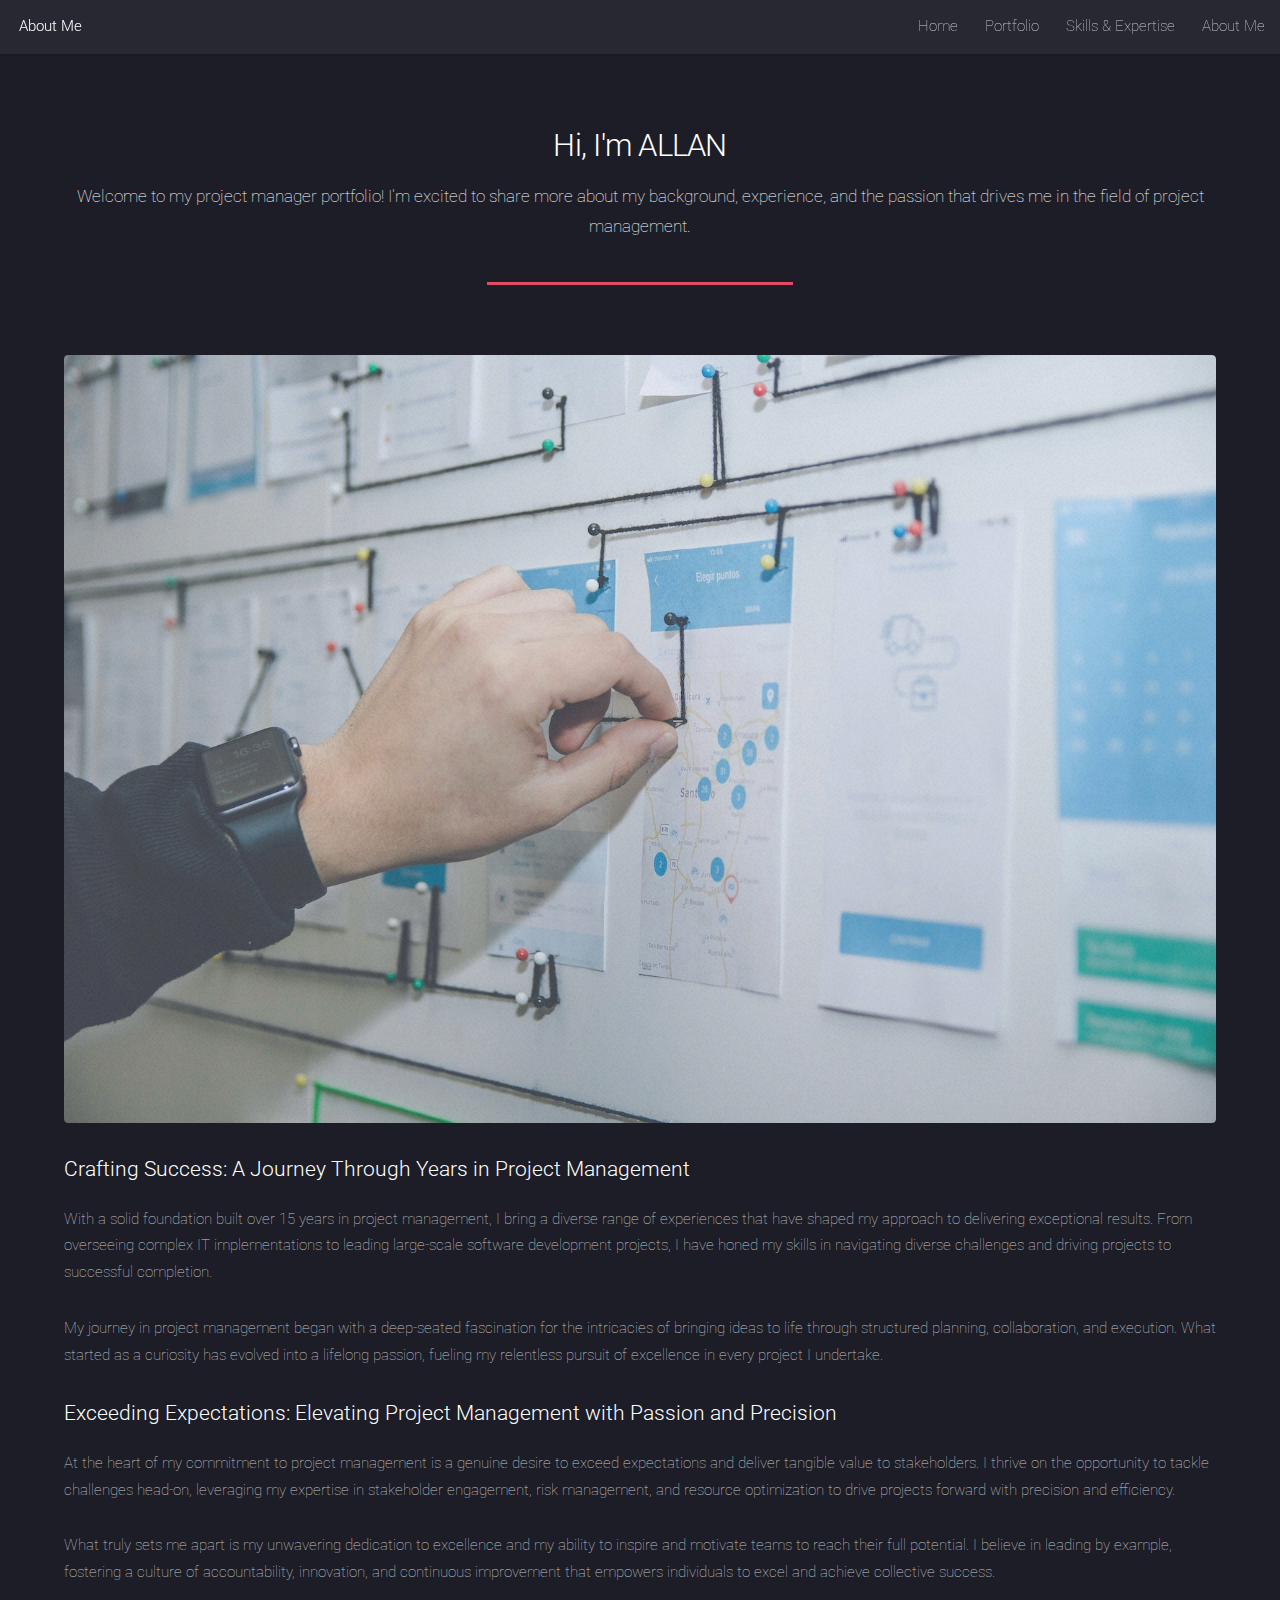
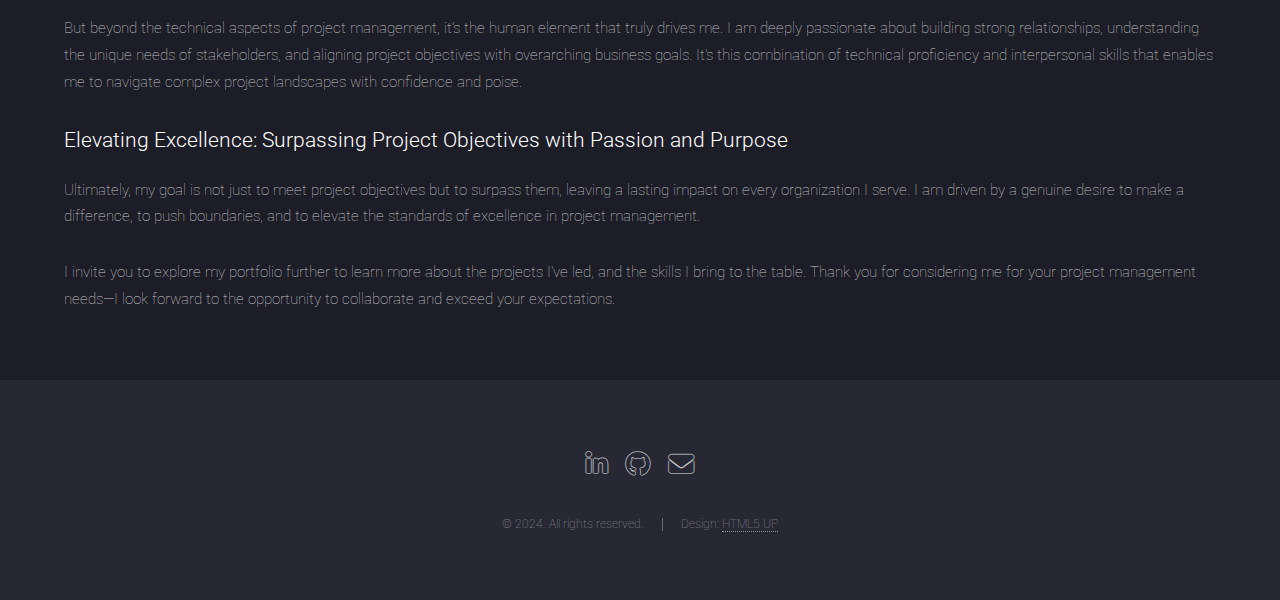
==== about-me.html @ ed8d214e "first commit" ====
<!DOCTYPE HTML>
<!--
	Landed by HTML5 UP
	html5up.net | @ajlkn
	Free for personal and commercial use under the CCA 3.0 license (html5up.net/license)
-->
<html>
	<head>
		<title>Allan Duremdez - Portfolio</title>
		<meta charset="utf-8" />
		<link rel="icon" href="images/cv.png" />
		<meta name="viewport" content="width=device-width, initial-scale=1, user-scalable=no" />
		<link rel="stylesheet" href="assets/css/main.css" />
		<noscript><link rel="stylesheet" href="assets/css/noscript.css" /></noscript>
	</head>
	<body class="is-preload">
		<div id="page-wrapper">

			<!-- Header -->
				<header id="header">
					<h1 id="logo">About Me</h1>
					<nav id="nav">
						<ul>
							<li><a href="index.html">Home</a></li>
							<!-- <li>
								<a href="#">Layouts</a>
								<ul>
									<li><a href="left-sidebar.html">Left Sidebar</a></li>
									<li><a href="right-sidebar.html">Right Sidebar</a></li>
									<li><a href="no-sidebar.html">No Sidebar</a></li>
									<li>
										<a href="#">Submenu</a>
										<ul>
											<li><a href="#">Option 1</a></li>
											<li><a href="#">Option 2</a></li>
											<li><a href="#">Option 3</a></li>
											<li><a href="#">Option 4</a></li>
										</ul>
									</li>
								</ul>
							</li> -->
							<li><a href="project-portfolio.html">Portfolio</a></li>
							<li><a href="skills-expertise.html">Skills & Expertise</a></li>
							<li><a href="about-me.html">About Me</a></li>
							<!-- <li><a href="#" class="button primary">Sign Up</a></li> -->
						</ul>
					</nav>
				</header>

			<!-- Main -->
				<div id="main" class="wrapper style1">
					<div class="container">
						<header class="major">
							<h2>Hi, I'm ALLAN</h2>
							<p>Welcome to my project manager portfolio! I'm excited to share 
							more about my background, experience, and the passion that drives 
							me in the field of project management.</p>
						</header>

						<!-- Content -->
							<section id="content">
								<a href="#" class="image fit"><img src="images/banner1.jpg" alt="" /></a>
								<h3>Crafting Success: A Journey Through Years in Project Management</h3>
								<p>With a solid foundation built over 15 years in project management, 
								I bring a diverse range of experiences that have shaped my approach to 
								delivering exceptional results. From overseeing complex IT implementations 
								to leading large-scale software development projects, I have honed my skills 
								in navigating diverse challenges and driving projects to successful 
								completion.</p>
								<p>My journey in project management began with a deep-seated fascination 
								for the intricacies of bringing ideas to life through structured planning, 
								collaboration, and execution. What started as a curiosity has evolved 
								into a lifelong passion, fueling my relentless pursuit of excellence in 
								every project I undertake.</p>
								<h3>Exceeding Expectations: Elevating Project Management with Passion and Precision</h3>
								<p>At the heart of my commitment to project management is a genuine desire 
								to exceed expectations and deliver tangible value to stakeholders. I thrive 
								on the opportunity to tackle challenges head-on, leveraging my expertise in 
								stakeholder engagement, risk management, and resource optimization to drive 
								projects forward with precision and efficiency.</p>
								<p>What truly sets me apart is my unwavering dedication to excellence and my 
								ability to inspire and motivate teams to reach their full potential. I believe 
								in leading by example, fostering a culture of accountability, innovation, and 
								continuous improvement that empowers individuals to excel and achieve collective success.</p>
								<p>But beyond the technical aspects of project management, it's the human 
								element that truly drives me. I am deeply passionate about building strong 
								relationships, understanding the unique needs of stakeholders, and aligning 
								project objectives with overarching business goals. It's this combination of 
								technical proficiency and interpersonal skills that enables me to navigate complex 
								project landscapes with confidence and poise.</p>
								<h3>Elevating Excellence: Surpassing Project Objectives with Passion and Purpose</h3>
								<p>Ultimately, my goal is not just to meet project objectives but to surpass 
								them, leaving a lasting impact on every organization I serve. I am driven by 
								a genuine desire to make a difference, to push boundaries, and to elevate the 
								standards of excellence in project management.</p>
								<p>I invite you to explore my portfolio further to learn more about the projects 
								I've led, and the skills I bring to the table. Thank you for considering me for 
								your project management needs—I look forward to the opportunity to collaborate 
								and exceed your expectations.</p>
								<!-- <ul>
									<li>Faucibus orci lobortis ac adipiscing integer.</li>
									<li>Col accumsan arcu mi aliquet placerat.</li>
									<li>Lobortis vestibulum ut magna tempor massa nascetur.</li>
									<li>Blandit massa non blandit tempor interdum.</li>
									<li>Lacinia mattis arcu nascetur lobortis.</li>
								</ul> -->
							</section>

					</div>
				</div>

			<!-- Footer -->
				<footer id="footer">
					<ul class="icons">
						<li><a href="https://www.linkedin.com/in/allan-lou-duremdez-141860196/" target="_blank" class="icon brands alt fa-linkedin-in"><span class="label">LinkedIn</span></a></li>
						<li><a href="https://github.com/aaduremdez/super-engine" target="_blank" class="icon brands alt fa-github"><span class="label">GitHub</span></a></li>
						<li><a href="mailto:allan.duremdez@yahoo.com?subject=Let's Connect" class="icon solid alt fa-envelope"><span class="label">Contact Me</span></a></li>
					</ul>
					<ul class="copyright">
						<li>&copy; 2024. All rights reserved.</li><li>Design: <a href="http://html5up.net">HTML5 UP</a></li>
					</ul>
				</footer>

		</div>

		<!-- Scripts -->
			<script src="assets/js/jquery.min.js"></script>
			<script src="assets/js/jquery.scrolly.min.js"></script>
			<script src="assets/js/jquery.dropotron.min.js"></script>
			<script src="assets/js/jquery.scrollex.min.js"></script>
			<script src="assets/js/browser.min.js"></script>
			<script src="assets/js/breakpoints.min.js"></script>
			<script src="assets/js/util.js"></script>
			<script src="assets/js/main.js"></script>

	</body>
</html>
---- assets/css/main.css ----
@import url("fontawesome-all.min.css");
@import url("https://fonts.googleapis.com/css?family=Roboto:100,300,100italic,300italic");

/*
	Landed by HTML5 UP
	html5up.net | @ajlkn
	Free for personal and commercial use under the CCA 3.0 license (html5up.net/license)
*/

html, body, div, span, applet, object,
iframe, h1, h2, h3, h4, h5, h6, p, blockquote,
pre, a, abbr, acronym, address, big, cite,
code, del, dfn, em, img, ins, kbd, q, s, samp,
small, strike, strong, sub, sup, tt, var, b,
u, i, center, dl, dt, dd, ol, ul, li, fieldset,
form, label, legend, table, caption, tbody,
tfoot, thead, tr, th, td, article, aside,
canvas, details, embed, figure, figcaption,
footer, header, hgroup, menu, nav, output, ruby,
section, summary, time, mark, audio, video {
	margin: 0;
	padding: 0;
	border: 0;
	font-size: 100%;
	font: inherit;
	vertical-align: baseline;}

article, aside, details, figcaption, figure,
footer, header, hgroup, menu, nav, section {
	display: block;}

body {
	line-height: 1;
}

ol, ul {
	list-style: none;
}

blockquote, q {
	quotes: none;
}

	blockquote:before, blockquote:after, q:before, q:after {
		content: '';
		content: none;
	}

table {
	border-collapse: collapse;
	border-spacing: 0;
}

body {
	-webkit-text-size-adjust: none;
}

mark {
	background-color: transparent;
	color: inherit;
}

input::-moz-focus-inner {
	border: 0;
	padding: 0;
}

input, select, textarea {
	-moz-appearance: none;
	-webkit-appearance: none;
	-ms-appearance: none;
	appearance: none;
}

/* Basic */

	html {
		box-sizing: border-box;
	}

	*, *:before, *:after {
		box-sizing: inherit;
	}

	html, body {
		background: #1c1d26;
	}

	body.is-preload *, body.is-preload *:before, body.is-preload *:after {
		-moz-animation: none !important;
		-webkit-animation: none !important;
		-ms-animation: none !important;
		animation: none !important;
		-moz-transition: none !important;
		-webkit-transition: none !important;
		-ms-transition: none !important;
		transition: none !important;
	}

	body, input, select, textarea {
		color: rgba(255, 255, 255, 0.75);
		font-family: "Roboto", Helvetica, sans-serif;
		font-size: 15pt;
		font-weight: 100;
		line-height: 1.75em;
	}

	a {
		-moz-transition: border-color 0.2s ease-in-out, color 0.2s ease-in-out;
		-webkit-transition: border-color 0.2s ease-in-out, color 0.2s ease-in-out;
		-ms-transition: border-color 0.2s ease-in-out, color 0.2s ease-in-out;
		transition: border-color 0.2s ease-in-out, color 0.2s ease-in-out;
		border-bottom: dotted 1px;
		color: #e44c65;
		text-decoration: none;
	}

		a:hover {
			color: #e44c65 !important;
			border-bottom-color: transparent;
		}

	strong, b {
		color: #ffffff;
		font-weight: 300;
	}

	em, i {
		font-style: italic;
	}

	p {
		font-size: .95em;
		margin: 0 0 2em 0;
	}

	h1, h2, h3, h4, h5, h6 {
		color: #ffffff;
		font-weight: 300;
		line-height: 1em;
		margin: 0 0 1em 0;
	}

		h1 a, h2 a, h3 a, h4 a, h5 a, h6 a {
			color: inherit;
			border: 0;
		}

	h2 {
		font-size: 2em;
		line-height: 1.5em;
		letter-spacing: -0.025em;
	}

	h3 {
		font-size: 1.35em;
		line-height: 1.5em;
	}

	h4 {
		font-size: 1.1em;
		line-height: 1.5em;
	}

	h5 {
		font-size: 0.9em;
		line-height: 1.5em;
	}

	h6 {
		font-size: 0.7em;
		line-height: 1.5em;
	}

	sub {
		font-size: 0.8em;
		position: relative;
		top: 0.5em;
	}

	sup {
		font-size: 0.8em;
		position: relative;
		top: -0.5em;
	}

	hr {
		border: 0;
		border-bottom: solid 1px rgba(255, 255, 255, 0.3);
		margin: 3em 0;
	}

		hr.major {
			margin: 4em 0;
		}

	blockquote {
		border-left: solid 4px rgba(255, 255, 255, 0.3);
		font-style: italic;
		margin: 0 0 2em 0;
		padding: 0.5em 0 0.5em 2em;
	}

	code {
		background: rgba(255, 255, 255, 0.075);
		border-radius: 4px;
		font-family: "Courier New", monospace;
		font-size: 0.9em;
		margin: 0 0.25em;
		padding: 0.25em 0.65em;
	}

	pre {
		-webkit-overflow-scrolling: touch;
		font-family: "Courier New", monospace;
		font-size: 0.9em;
		margin: 0 0 2em 0;
	}

		pre code {
			display: block;
			line-height: 1.75em;
			padding: 1em 1.5em;
			overflow-x: auto;
		}

	.align-left {
		text-align: left;
	}

	.align-center {
		text-align: center;
	}

	.align-right {
		text-align: right;
	}

/* Loader */

	@-moz-keyframes spinner-show {
		0% {
			opacity: 0;
		}

		100% {
			opacity: 1;
		}
	}

	@-webkit-keyframes spinner-show {
		0% {
			opacity: 0;
		}

		100% {
			opacity: 1;
		}
	}

	@-ms-keyframes spinner-show {
		0% {
			opacity: 0;
		}

		100% {
			opacity: 1;
		}
	}

	@keyframes spinner-show {
		0% {
			opacity: 0;
		}

		100% {
			opacity: 1;
		}
	}

	@-moz-keyframes spinner-hide {
		0% {
			color: rgba(255, 255, 255, 0.15);
			z-index: 100001;
			-moz-transform: scale(1) rotate(0deg);
			-webkit-transform: scale(1) rotate(0deg);
			-ms-transform: scale(1) rotate(0deg);
			transform: scale(1) rotate(0deg);
		}

		99% {
			color: #1c1d26;
			z-index: 100001;
			-moz-transform: scale(0.5) rotate(360deg);
			-webkit-transform: scale(0.5) rotate(360deg);
			-ms-transform: scale(0.5) rotate(360deg);
			transform: scale(0.5) rotate(360deg);
		}

		100% {
			color: #1c1d26;
			z-index: -1;
			-moz-transform: scale(0.5) rotate(360deg);
			-webkit-transform: scale(0.5) rotate(360deg);
			-ms-transform: scale(0.5) rotate(360deg);
			transform: scale(0.5) rotate(360deg);
		}
	}

	@-webkit-keyframes spinner-hide {
		0% {
			color: rgba(255, 255, 255, 0.15);
			z-index: 100001;
			-moz-transform: scale(1) rotate(0deg);
			-webkit-transform: scale(1) rotate(0deg);
			-ms-transform: scale(1) rotate(0deg);
			transform: scale(1) rotate(0deg);
		}

		99% {
			color: #1c1d26;
			z-index: 100001;
			-moz-transform: scale(0.5) rotate(360deg);
			-webkit-transform: scale(0.5) rotate(360deg);
			-ms-transform: scale(0.5) rotate(360deg);
			transform: scale(0.5) rotate(360deg);
		}

		100% {
			color: #1c1d26;
			z-index: -1;
			-moz-transform: scale(0.5) rotate(360deg);
			-webkit-transform: scale(0.5) rotate(360deg);
			-ms-transform: scale(0.5) rotate(360deg);
			transform: scale(0.5) rotate(360deg);
		}
	}

	@-ms-keyframes spinner-hide {
		0% {
			color: rgba(255, 255, 255, 0.15);
			z-index: 100001;
			-moz-transform: scale(1) rotate(0deg);
			-webkit-transform: scale(1) rotate(0deg);
			-ms-transform: scale(1) rotate(0deg);
			transform: scale(1) rotate(0deg);
		}

		99% {
			color: #1c1d26;
			z-index: 100001;
			-moz-transform: scale(0.5) rotate(360deg);
			-webkit-transform: scale(0.5) rotate(360deg);
			-ms-transform: scale(0.5) rotate(360deg);
			transform: scale(0.5) rotate(360deg);
		}

		100% {
			color: #1c1d26;
			z-index: -1;
			-moz-transform: scale(0.5) rotate(360deg);
			-webkit-transform: scale(0.5) rotate(360deg);
			-ms-transform: scale(0.5) rotate(360deg);
			transform: scale(0.5) rotate(360deg);
		}
	}

	@keyframes spinner-hide {
		0% {
			color: rgba(255, 255, 255, 0.15);
			z-index: 100001;
			-moz-transform: scale(1) rotate(0deg);
			-webkit-transform: scale(1) rotate(0deg);
			-ms-transform: scale(1) rotate(0deg);
			transform: scale(1) rotate(0deg);
		}

		99% {
			color: #1c1d26;
			z-index: 100001;
			-moz-transform: scale(0.5) rotate(360deg);
			-webkit-transform: scale(0.5) rotate(360deg);
			-ms-transform: scale(0.5) rotate(360deg);
			transform: scale(0.5) rotate(360deg);
		}

		100% {
			color: #1c1d26;
			z-index: -1;
			-moz-transform: scale(0.5) rotate(360deg);
			-webkit-transform: scale(0.5) rotate(360deg);
			-ms-transform: scale(0.5) rotate(360deg);
			transform: scale(0.5) rotate(360deg);
		}
	}

	@-moz-keyframes spinner-rotate {
		0% {
			-moz-transform: scale(1) rotate(0deg);
			-webkit-transform: scale(1) rotate(0deg);
			-ms-transform: scale(1) rotate(0deg);
			transform: scale(1) rotate(0deg);
		}

		100% {
			-moz-transform: scale(1) rotate(360deg);
			-webkit-transform: scale(1) rotate(360deg);
			-ms-transform: scale(1) rotate(360deg);
			transform: scale(1) rotate(360deg);
		}
	}

	@-webkit-keyframes spinner-rotate {
		0% {
			-moz-transform: scale(1) rotate(0deg);
			-webkit-transform: scale(1) rotate(0deg);
			-ms-transform: scale(1) rotate(0deg);
			transform: scale(1) rotate(0deg);
		}

		100% {
			-moz-transform: scale(1) rotate(360deg);
			-webkit-transform: scale(1) rotate(360deg);
			-ms-transform: scale(1) rotate(360deg);
			transform: scale(1) rotate(360deg);
		}
	}

	@-ms-keyframes spinner-rotate {
		0% {
			-moz-transform: scale(1) rotate(0deg);
			-webkit-transform: scale(1) rotate(0deg);
			-ms-transform: scale(1) rotate(0deg);
			transform: scale(1) rotate(0deg);
		}

		100% {
			-moz-transform: scale(1) rotate(360deg);
			-webkit-transform: scale(1) rotate(360deg);
			-ms-transform: scale(1) rotate(360deg);
			transform: scale(1) rotate(360deg);
		}
	}

	@keyframes spinner-rotate {
		0% {
			-moz-transform: scale(1) rotate(0deg);
			-webkit-transform: scale(1) rotate(0deg);
			-ms-transform: scale(1) rotate(0deg);
			transform: scale(1) rotate(0deg);
		}

		100% {
			-moz-transform: scale(1) rotate(360deg);
			-webkit-transform: scale(1) rotate(360deg);
			-ms-transform: scale(1) rotate(360deg);
			transform: scale(1) rotate(360deg);
		}
	}

	@-moz-keyframes overlay-hide {
		0% {
			opacity: 1;
			z-index: 100000;
		}

		15% {
			opacity: 1;
			z-index: 100000;
		}

		99% {
			opacity: 0;
			z-index: 100000;
		}

		100% {
			opacity: 0;
			z-index: -1;
		}
	}

	@-webkit-keyframes overlay-hide {
		0% {
			opacity: 1;
			z-index: 100000;
		}

		15% {
			opacity: 1;
			z-index: 100000;
		}

		99% {
			opacity: 0;
			z-index: 100000;
		}

		100% {
			opacity: 0;
			z-index: -1;
		}
	}

	@-ms-keyframes overlay-hide {
		0% {
			opacity: 1;
			z-index: 100000;
		}

		15% {
			opacity: 1;
			z-index: 100000;
		}

		99% {
			opacity: 0;
			z-index: 100000;
		}

		100% {
			opacity: 0;
			z-index: -1;
		}
	}

	@keyframes overlay-hide {
		0% {
			opacity: 1;
			z-index: 100000;
		}

		15% {
			opacity: 1;
			z-index: 100000;
		}

		99% {
			opacity: 0;
			z-index: 100000;
		}

		100% {
			opacity: 0;
			z-index: -1;
		}
	}

	body.landing {
		text-decoration: none;
	}

		body.landing:before {
			-moz-osx-font-smoothing: grayscale;
			-webkit-font-smoothing: antialiased;
			display: inline-block;
			font-style: normal;
			font-variant: normal;
			text-rendering: auto;
			line-height: 1;
			text-transform: none !important;
			font-family: 'Font Awesome 5 Free';
			font-weight: 900;
		}

		body.landing:before {
			-moz-animation: spinner-show 1.5s 1 0.25s ease forwards, spinner-hide 0.25s ease-in-out forwards !important;
			-webkit-animation: spinner-show 1.5s 1 0.25s ease forwards, spinner-hide 0.25s ease-in-out forwards !important;
			-ms-animation: spinner-show 1.5s 1 0.25s ease forwards, spinner-hide 0.25s ease-in-out forwards !important;
			animation: spinner-show 1.5s 1 0.25s ease forwards, spinner-hide 0.25s ease-in-out forwards !important;
			-moz-transform-origin: 50% 50%;
			-webkit-transform-origin: 50% 50%;
			-ms-transform-origin: 50% 50%;
			transform-origin: 50% 50%;
			color: rgba(255, 255, 255, 0.15);
			content: '\f1ce';
			cursor: default;
			display: block;
			font-size: 2em;
			height: 2em;
			left: 50%;
			line-height: 2em;
			margin: -1em 0 0 -1em;
			opacity: 0;
			position: fixed;
			text-align: center;
			top: 50%;
			width: 2em;
			z-index: -1;
		}

		body.landing:after {
			-moz-animation: overlay-hide 1.5s ease-in forwards !important;
			-webkit-animation: overlay-hide 1.5s ease-in forwards !important;
			-ms-animation: overlay-hide 1.5s ease-in forwards !important;
			animation: overlay-hide 1.5s ease-in forwards !important;
			background: #1c1d26;
			content: '';
			display: block;
			height: 100%;
			left: 0;
			opacity: 0;
			position: fixed;
			top: 0;
			width: 100%;
			z-index: -1;
		}

		body.landing.is-preload:before {
			-moz-animation: spinner-show 1.5s 1 0.25s ease forwards, spinner-rotate 0.75s infinite linear !important;
			-webkit-animation: spinner-show 1.5s 1 0.25s ease forwards, spinner-rotate 0.75s infinite linear !important;
			-ms-animation: spinner-show 1.5s 1 0.25s ease forwards, spinner-rotate 0.75s infinite linear !important;
			animation: spinner-show 1.5s 1 0.25s ease forwards, spinner-rotate 0.75s infinite linear !important;
			z-index: 100001;
		}

		body.landing.is-preload:after {
			-moz-animation: none !important;
			-webkit-animation: none !important;
			-ms-animation: none !important;
			animation: none !important;
			opacity: 1;
			z-index: 100000;
		}

	@media (-webkit-min-device-pixel-ratio: 2) {

		body.landing:before {
			line-height: 2.025em;
		}

	}

/* Container */

	.container {
		margin: 0 auto;
		max-width: calc(100% - 4em);
		width: 70em;
	}

		.container.xsmall {
			width: 17.5em;
		}

		.container.small {
			width: 35em;
		}

		.container.medium {
			width: 52.5em;
		}

		.container.large {
			width: 87.5em;
		}

		.container.xlarge {
			width: 105em;
		}

		.container.max {
			width: 100%;
		}

		@media screen and (max-width: 1280px) {

			.container {
				width: 90%;
				max-width: 100%;
			}

		}

		@media screen and (max-width: 980px) {

			.container {
				width: 100% !important;
			}

		}

/* Row */

	.row {
		display: flex;
		flex-wrap: wrap;
		box-sizing: border-box;
		align-items: stretch;
	}

		.row > * {
			box-sizing: border-box;
		}

		.row.gtr-uniform > * > :last-child {
			margin-bottom: 0;
		}

		.row.aln-left {
			justify-content: flex-start;
		}

		.row.aln-center {
			justify-content: center;
		}

		.row.aln-right {
			justify-content: flex-end;
		}

		.row.aln-top {
			align-items: flex-start;
		}

		.row.aln-middle {
			align-items: center;
		}

		.row.aln-bottom {
			align-items: flex-end;
		}

		.row > .imp {
			order: -1;
		}

		.row > .col-1 {
			width: 8.33333%;
		}

		.row > .off-1 {
			margin-left: 8.33333%;
		}

		.row > .col-2 {
			width: 16.66667%;
		}

		.row > .off-2 {
			margin-left: 16.66667%;
		}

		.row > .col-3 {
			width: 25%;
		}

		.row > .off-3 {
			margin-left: 25%;
		}

		.row > .col-4 {
			width: 33.33333%;
		}

		.row > .off-4 {
			margin-left: 33.33333%;
		}

		.row > .col-5 {
			width: 41.66667%;
		}

		.row > .off-5 {
			margin-left: 41.66667%;
		}

		.row > .col-6 {
			width: 50%;
		}

		.row > .off-6 {
			margin-left: 50%;
		}

		.row > .col-7 {
			width: 58.33333%;
		}

		.row > .off-7 {
			margin-left: 58.33333%;
		}

		.row > .col-8 {
			width: 66.66667%;
		}

		.row > .off-8 {
			margin-left: 66.66667%;
		}

		.row > .col-9 {
			width: 75%;
		}

		.row > .off-9 {
			margin-left: 75%;
		}

		.row > .col-10 {
			width: 83.33333%;
		}

		.row > .off-10 {
			margin-left: 83.33333%;
		}

		.row > .col-11 {
			width: 91.66667%;
		}

		.row > .off-11 {
			margin-left: 91.66667%;
		}

		.row > .col-12 {
			width: 100%;
		}

		.row > .off-12 {
			margin-left: 100%;
		}

		.row.gtr-0 {
			margin-top: 0;
			margin-left: 0em;
		}

			.row.gtr-0 > * {
				padding: 0 0 0 0em;
			}

			.row.gtr-0.gtr-uniform {
				margin-top: 0em;
			}

				.row.gtr-0.gtr-uniform > * {
					padding-top: 0em;
				}

		.row.gtr-25 {
			margin-top: 0;
			margin-left: -0.625em;
		}

			.row.gtr-25 > * {
				padding: 0 0 0 0.625em;
			}

			.row.gtr-25.gtr-uniform {
				margin-top: -0.625em;
			}

				.row.gtr-25.gtr-uniform > * {
					padding-top: 0.625em;
				}

		.row.gtr-50 {
			margin-top: 0;
			margin-left: -1.25em;
		}

			.row.gtr-50 > * {
				padding: 0 0 0 1.25em;
			}

			.row.gtr-50.gtr-uniform {
				margin-top: -1.25em;
			}

				.row.gtr-50.gtr-uniform > * {
					padding-top: 1.25em;
				}

		.row {
			margin-top: 0;
			margin-left: -2.5em;
		}

			.row > * {
				padding: 0 0 0 2.5em;
			}

			.row.gtr-uniform {
				margin-top: -2.5em;
			}

				.row.gtr-uniform > * {
					padding-top: 2.5em;
				}

		.row.gtr-150 {
			margin-top: 0;
			margin-left: -3.75em;
		}

			.row.gtr-150 > * {
				padding: 0 0 0 3.75em;
			}

			.row.gtr-150.gtr-uniform {
				margin-top: -3.75em;
			}

				.row.gtr-150.gtr-uniform > * {
					padding-top: 3.75em;
				}

		.row.gtr-200 {
			margin-top: 0;
			margin-left: -5em;
		}

			.row.gtr-200 > * {
				padding: 0 0 0 5em;
			}

			.row.gtr-200.gtr-uniform {
				margin-top: -5em;
			}

				.row.gtr-200.gtr-uniform > * {
					padding-top: 5em;
				}

		@media screen and (max-width: 1680px) {

			.row {
				display: flex;
				flex-wrap: wrap;
				box-sizing: border-box;
				align-items: stretch;
			}

				.row > * {
					box-sizing: border-box;
				}

				.row.gtr-uniform > * > :last-child {
					margin-bottom: 0;
				}

				.row.aln-left {
					justify-content: flex-start;
				}

				.row.aln-center {
					justify-content: center;
				}

				.row.aln-right {
					justify-content: flex-end;
				}

				.row.aln-top {
					align-items: flex-start;
				}

				.row.aln-middle {
					align-items: center;
				}

				.row.aln-bottom {
					align-items: flex-end;
				}

				.row > .imp-xlarge {
					order: -1;
				}

				.row > .col-1-xlarge {
					width: 8.33333%;
				}

				.row > .off-1-xlarge {
					margin-left: 8.33333%;
				}

				.row > .col-2-xlarge {
					width: 16.66667%;
				}

				.row > .off-2-xlarge {
					margin-left: 16.66667%;
				}

				.row > .col-3-xlarge {
					width: 25%;
				}

				.row > .off-3-xlarge {
					margin-left: 25%;
				}

				.row > .col-4-xlarge {
					width: 33.33333%;
				}

				.row > .off-4-xlarge {
					margin-left: 33.33333%;
				}

				.row > .col-5-xlarge {
					width: 41.66667%;
				}

				.row > .off-5-xlarge {
					margin-left: 41.66667%;
				}

				.row > .col-6-xlarge {
					width: 50%;
				}

				.row > .off-6-xlarge {
					margin-left: 50%;
				}

				.row > .col-7-xlarge {
					width: 58.33333%;
				}

				.row > .off-7-xlarge {
					margin-left: 58.33333%;
				}

				.row > .col-8-xlarge {
					width: 66.66667%;
				}

				.row > .off-8-xlarge {
					margin-left: 66.66667%;
				}

				.row > .col-9-xlarge {
					width: 75%;
				}

				.row > .off-9-xlarge {
					margin-left: 75%;
				}

				.row > .col-10-xlarge {
					width: 83.33333%;
				}

				.row > .off-10-xlarge {
					margin-left: 83.33333%;
				}

				.row > .col-11-xlarge {
					width: 91.66667%;
				}

				.row > .off-11-xlarge {
					margin-left: 91.66667%;
				}

				.row > .col-12-xlarge {
					width: 100%;
				}

				.row > .off-12-xlarge {
					margin-left: 100%;
				}

				.row.gtr-0 {
					margin-top: 0;
					margin-left: 0em;
				}

					.row.gtr-0 > * {
						padding: 0 0 0 0em;
					}

					.row.gtr-0.gtr-uniform {
						margin-top: 0em;
					}

						.row.gtr-0.gtr-uniform > * {
							padding-top: 0em;
						}

				.row.gtr-25 {
					margin-top: 0;
					margin-left: -0.625em;
				}

					.row.gtr-25 > * {
						padding: 0 0 0 0.625em;
					}

					.row.gtr-25.gtr-uniform {
						margin-top: -0.625em;
					}

						.row.gtr-25.gtr-uniform > * {
							padding-top: 0.625em;
						}

				.row.gtr-50 {
					margin-top: 0;
					margin-left: -1.25em;
				}

					.row.gtr-50 > * {
						padding: 0 0 0 1.25em;
					}

					.row.gtr-50.gtr-uniform {
						margin-top: -1.25em;
					}

						.row.gtr-50.gtr-uniform > * {
							padding-top: 1.25em;
						}

				.row {
					margin-top: 0;
					margin-left: -2.5em;
				}

					.row > * {
						padding: 0 0 0 2.5em;
					}

					.row.gtr-uniform {
						margin-top: -2.5em;
					}

						.row.gtr-uniform > * {
							padding-top: 2.5em;
						}

				.row.gtr-150 {
					margin-top: 0;
					margin-left: -3.75em;
				}

					.row.gtr-150 > * {
						padding: 0 0 0 3.75em;
					}

					.row.gtr-150.gtr-uniform {
						margin-top: -3.75em;
					}

						.row.gtr-150.gtr-uniform > * {
							padding-top: 3.75em;
						}

				.row.gtr-200 {
					margin-top: 0;
					margin-left: -5em;
				}

					.row.gtr-200 > * {
						padding: 0 0 0 5em;
					}

					.row.gtr-200.gtr-uniform {
						margin-top: -5em;
					}

						.row.gtr-200.gtr-uniform > * {
							padding-top: 5em;
						}

		}

		@media screen and (max-width: 1280px) {

			.row {
				display: flex;
				flex-wrap: wrap;
				box-sizing: border-box;
				align-items: stretch;
			}

				.row > * {
					box-sizing: border-box;
				}

				.row.gtr-uniform > * > :last-child {
					margin-bottom: 0;
				}

				.row.aln-left {
					justify-content: flex-start;
				}

				.row.aln-center {
					justify-content: center;
				}

				.row.aln-right {
					justify-content: flex-end;
				}

				.row.aln-top {
					align-items: flex-start;
				}

				.row.aln-middle {
					align-items: center;
				}

				.row.aln-bottom {
					align-items: flex-end;
				}

				.row > .imp-large {
					order: -1;
				}

				.row > .col-1-large {
					width: 8.33333%;
				}

				.row > .off-1-large {
					margin-left: 8.33333%;
				}

				.row > .col-2-large {
					width: 16.66667%;
				}

				.row > .off-2-large {
					margin-left: 16.66667%;
				}

				.row > .col-3-large {
					width: 25%;
				}

				.row > .off-3-large {
					margin-left: 25%;
				}

				.row > .col-4-large {
					width: 33.33333%;
				}

				.row > .off-4-large {
					margin-left: 33.33333%;
				}

				.row > .col-5-large {
					width: 41.66667%;
				}

				.row > .off-5-large {
					margin-left: 41.66667%;
				}

				.row > .col-6-large {
					width: 50%;
				}

				.row > .off-6-large {
					margin-left: 50%;
				}

				.row > .col-7-large {
					width: 58.33333%;
				}

				.row > .off-7-large {
					margin-left: 58.33333%;
				}

				.row > .col-8-large {
					width: 66.66667%;
				}

				.row > .off-8-large {
					margin-left: 66.66667%;
				}

				.row > .col-9-large {
					width: 75%;
				}

				.row > .off-9-large {
					margin-left: 75%;
				}

				.row > .col-10-large {
					width: 83.33333%;
				}

				.row > .off-10-large {
					margin-left: 83.33333%;
				}

				.row > .col-11-large {
					width: 91.66667%;
				}

				.row > .off-11-large {
					margin-left: 91.66667%;
				}

				.row > .col-12-large {
					width: 100%;
				}

				.row > .off-12-large {
					margin-left: 100%;
				}

				.row.gtr-0 {
					margin-top: 0;
					margin-left: 0em;
				}

					.row.gtr-0 > * {
						padding: 0 0 0 0em;
					}

					.row.gtr-0.gtr-uniform {
						margin-top: 0em;
					}

						.row.gtr-0.gtr-uniform > * {
							padding-top: 0em;
						}

				.row.gtr-25 {
					margin-top: 0;
					margin-left: -0.625em;
				}

					.row.gtr-25 > * {
						padding: 0 0 0 0.625em;
					}

					.row.gtr-25.gtr-uniform {
						margin-top: -0.625em;
					}

						.row.gtr-25.gtr-uniform > * {
							padding-top: 0.625em;
						}

				.row.gtr-50 {
					margin-top: 0;
					margin-left: -1.25em;
				}

					.row.gtr-50 > * {
						padding: 0 0 0 1.25em;
					}

					.row.gtr-50.gtr-uniform {
						margin-top: -1.25em;
					}

						.row.gtr-50.gtr-uniform > * {
							padding-top: 1.25em;
						}

				.row {
					margin-top: 0;
					margin-left: -2.5em;
				}

					.row > * {
						padding: 0 0 0 2.5em;
					}

					.row.gtr-uniform {
						margin-top: -2.5em;
					}

						.row.gtr-uniform > * {
							padding-top: 2.5em;
						}

				.row.gtr-150 {
					margin-top: 0;
					margin-left: -3.75em;
				}

					.row.gtr-150 > * {
						padding: 0 0 0 3.75em;
					}

					.row.gtr-150.gtr-uniform {
						margin-top: -3.75em;
					}

						.row.gtr-150.gtr-uniform > * {
							padding-top: 3.75em;
						}

				.row.gtr-200 {
					margin-top: 0;
					margin-left: -5em;
				}

					.row.gtr-200 > * {
						padding: 0 0 0 5em;
					}

					.row.gtr-200.gtr-uniform {
						margin-top: -5em;
					}

						.row.gtr-200.gtr-uniform > * {
							padding-top: 5em;
						}

		}

		@media screen and (max-width: 980px) {

			.row {
				display: flex;
				flex-wrap: wrap;
				box-sizing: border-box;
				align-items: stretch;
			}

				.row > * {
					box-sizing: border-box;
				}

				.row.gtr-uniform > * > :last-child {
					margin-bottom: 0;
				}

				.row.aln-left {
					justify-content: flex-start;
				}

				.row.aln-center {
					justify-content: center;
				}

				.row.aln-right {
					justify-content: flex-end;
				}

				.row.aln-top {
					align-items: flex-start;
				}

				.row.aln-middle {
					align-items: center;
				}

				.row.aln-bottom {
					align-items: flex-end;
				}

				.row > .imp-medium {
					order: -1;
				}

				.row > .col-1-medium {
					width: 8.33333%;
				}

				.row > .off-1-medium {
					margin-left: 8.33333%;
				}

				.row > .col-2-medium {
					width: 16.66667%;
				}

				.row > .off-2-medium {
					margin-left: 16.66667%;
				}

				.row > .col-3-medium {
					width: 25%;
				}

				.row > .off-3-medium {
					margin-left: 25%;
				}

				.row > .col-4-medium {
					width: 33.33333%;
				}

				.row > .off-4-medium {
					margin-left: 33.33333%;
				}

				.row > .col-5-medium {
					width: 41.66667%;
				}

				.row > .off-5-medium {
					margin-left: 41.66667%;
				}

				.row > .col-6-medium {
					width: 50%;
				}

				.row > .off-6-medium {
					margin-left: 50%;
				}

				.row > .col-7-medium {
					width: 58.33333%;
				}

				.row > .off-7-medium {
					margin-left: 58.33333%;
				}

				.row > .col-8-medium {
					width: 66.66667%;
				}

				.row > .off-8-medium {
					margin-left: 66.66667%;
				}

				.row > .col-9-medium {
					width: 75%;
				}

				.row > .off-9-medium {
					margin-left: 75%;
				}

				.row > .col-10-medium {
					width: 83.33333%;
				}

				.row > .off-10-medium {
					margin-left: 83.33333%;
				}

				.row > .col-11-medium {
					width: 91.66667%;
				}

				.row > .off-11-medium {
					margin-left: 91.66667%;
				}

				.row > .col-12-medium {
					width: 100%;
				}

				.row > .off-12-medium {
					margin-left: 100%;
				}

				.row.gtr-0 {
					margin-top: 0;
					margin-left: 0em;
				}

					.row.gtr-0 > * {
						padding: 0 0 0 0em;
					}

					.row.gtr-0.gtr-uniform {
						margin-top: 0em;
					}

						.row.gtr-0.gtr-uniform > * {
							padding-top: 0em;
						}

				.row.gtr-25 {
					margin-top: 0;
					margin-left: -0.625em;
				}

					.row.gtr-25 > * {
						padding: 0 0 0 0.625em;
					}

					.row.gtr-25.gtr-uniform {
						margin-top: -0.625em;
					}

						.row.gtr-25.gtr-uniform > * {
							padding-top: 0.625em;
						}

				.row.gtr-50 {
					margin-top: 0;
					margin-left: -1.25em;
				}

					.row.gtr-50 > * {
						padding: 0 0 0 1.25em;
					}

					.row.gtr-50.gtr-uniform {
						margin-top: -1.25em;
					}

						.row.gtr-50.gtr-uniform > * {
							padding-top: 1.25em;
						}

				.row {
					margin-top: 0;
					margin-left: -2.5em;
				}

					.row > * {
						padding: 0 0 0 2.5em;
					}

					.row.gtr-uniform {
						margin-top: -2.5em;
					}

						.row.gtr-uniform > * {
							padding-top: 2.5em;
						}

				.row.gtr-150 {
					margin-top: 0;
					margin-left: -3.75em;
				}

					.row.gtr-150 > * {
						padding: 0 0 0 3.75em;
					}

					.row.gtr-150.gtr-uniform {
						margin-top: -3.75em;
					}

						.row.gtr-150.gtr-uniform > * {
							padding-top: 3.75em;
						}

				.row.gtr-200 {
					margin-top: 0;
					margin-left: -5em;
				}

					.row.gtr-200 > * {
						padding: 0 0 0 5em;
					}

					.row.gtr-200.gtr-uniform {
						margin-top: -5em;
					}

						.row.gtr-200.gtr-uniform > * {
							padding-top: 5em;
						}

		}

		@media screen and (max-width: 736px) {

			.row {
				display: flex;
				flex-wrap: wrap;
				box-sizing: border-box;
				align-items: stretch;
			}

				.row > * {
					box-sizing: border-box;
				}

				.row.gtr-uniform > * > :last-child {
					margin-bottom: 0;
				}

				.row.aln-left {
					justify-content: flex-start;
				}

				.row.aln-center {
					justify-content: center;
				}

				.row.aln-right {
					justify-content: flex-end;
				}

				.row.aln-top {
					align-items: flex-start;
				}

				.row.aln-middle {
					align-items: center;
				}

				.row.aln-bottom {
					align-items: flex-end;
				}

				.row > .imp-small {
					order: -1;
				}

				.row > .col-1-small {
					width: 8.33333%;
				}

				.row > .off-1-small {
					margin-left: 8.33333%;
				}

				.row > .col-2-small {
					width: 16.66667%;
				}

				.row > .off-2-small {
					margin-left: 16.66667%;
				}

				.row > .col-3-small {
					width: 25%;
				}

				.row > .off-3-small {
					margin-left: 25%;
				}

				.row > .col-4-small {
					width: 33.33333%;
				}

				.row > .off-4-small {
					margin-left: 33.33333%;
				}

				.row > .col-5-small {
					width: 41.66667%;
				}

				.row > .off-5-small {
					margin-left: 41.66667%;
				}

				.row > .col-6-small {
					width: 50%;
				}

				.row > .off-6-small {
					margin-left: 50%;
				}

				.row > .col-7-small {
					width: 58.33333%;
				}

				.row > .off-7-small {
					margin-left: 58.33333%;
				}

				.row > .col-8-small {
					width: 66.66667%;
				}

				.row > .off-8-small {
					margin-left: 66.66667%;
				}

				.row > .col-9-small {
					width: 75%;
				}

				.row > .off-9-small {
					margin-left: 75%;
				}

				.row > .col-10-small {
					width: 83.33333%;
				}

				.row > .off-10-small {
					margin-left: 83.33333%;
				}

				.row > .col-11-small {
					width: 91.66667%;
				}

				.row > .off-11-small {
					margin-left: 91.66667%;
				}

				.row > .col-12-small {
					width: 100%;
				}

				.row > .off-12-small {
					margin-left: 100%;
				}

				.row.gtr-0 {
					margin-top: 0;
					margin-left: 0em;
				}

					.row.gtr-0 > * {
						padding: 0 0 0 0em;
					}

					.row.gtr-0.gtr-uniform {
						margin-top: 0em;
					}

						.row.gtr-0.gtr-uniform > * {
							padding-top: 0em;
						}

				.row.gtr-25 {
					margin-top: 0;
					margin-left: -0.625em;
				}

					.row.gtr-25 > * {
						padding: 0 0 0 0.625em;
					}

					.row.gtr-25.gtr-uniform {
						margin-top: -0.625em;
					}

						.row.gtr-25.gtr-uniform > * {
							padding-top: 0.625em;
						}

				.row.gtr-50 {
					margin-top: 0;
					margin-left: -1.25em;
				}

					.row.gtr-50 > * {
						padding: 0 0 0 1.25em;
					}

					.row.gtr-50.gtr-uniform {
						margin-top: -1.25em;
					}

						.row.gtr-50.gtr-uniform > * {
							padding-top: 1.25em;
						}

				.row {
					margin-top: 0;
					margin-left: -2.5em;
				}

					.row > * {
						padding: 0 0 0 2.5em;
					}

					.row.gtr-uniform {
						margin-top: -2.5em;
					}

						.row.gtr-uniform > * {
							padding-top: 2.5em;
						}

				.row.gtr-150 {
					margin-top: 0;
					margin-left: -3.75em;
				}

					.row.gtr-150 > * {
						padding: 0 0 0 3.75em;
					}

					.row.gtr-150.gtr-uniform {
						margin-top: -3.75em;
					}

						.row.gtr-150.gtr-uniform > * {
							padding-top: 3.75em;
						}

				.row.gtr-200 {
					margin-top: 0;
					margin-left: -5em;
				}

					.row.gtr-200 > * {
						padding: 0 0 0 5em;
					}

					.row.gtr-200.gtr-uniform {
						margin-top: -5em;
					}

						.row.gtr-200.gtr-uniform > * {
							padding-top: 5em;
						}

		}

		@media screen and (max-width: 480px) {

			.row {
				display: flex;
				flex-wrap: wrap;
				box-sizing: border-box;
				align-items: stretch;
			}

				.row > * {
					box-sizing: border-box;
				}

				.row.gtr-uniform > * > :last-child {
					margin-bottom: 0;
				}

				.row.aln-left {
					justify-content: flex-start;
				}

				.row.aln-center {
					justify-content: center;
				}

				.row.aln-right {
					justify-content: flex-end;
				}

				.row.aln-top {
					align-items: flex-start;
				}

				.row.aln-middle {
					align-items: center;
				}

				.row.aln-bottom {
					align-items: flex-end;
				}

				.row > .imp-xsmall {
					order: -1;
				}

				.row > .col-1-xsmall {
					width: 8.33333%;
				}

				.row > .off-1-xsmall {
					margin-left: 8.33333%;
				}

				.row > .col-2-xsmall {
					width: 16.66667%;
				}

				.row > .off-2-xsmall {
					margin-left: 16.66667%;
				}

				.row > .col-3-xsmall {
					width: 25%;
				}

				.row > .off-3-xsmall {
					margin-left: 25%;
				}

				.row > .col-4-xsmall {
					width: 33.33333%;
				}

				.row > .off-4-xsmall {
					margin-left: 33.33333%;
				}

				.row > .col-5-xsmall {
					width: 41.66667%;
				}

				.row > .off-5-xsmall {
					margin-left: 41.66667%;
				}

				.row > .col-6-xsmall {
					width: 50%;
				}

				.row > .off-6-xsmall {
					margin-left: 50%;
				}

				.row > .col-7-xsmall {
					width: 58.33333%;
				}

				.row > .off-7-xsmall {
					margin-left: 58.33333%;
				}

				.row > .col-8-xsmall {
					width: 66.66667%;
				}

				.row > .off-8-xsmall {
					margin-left: 66.66667%;
				}

				.row > .col-9-xsmall {
					width: 75%;
				}

				.row > .off-9-xsmall {
					margin-left: 75%;
				}

				.row > .col-10-xsmall {
					width: 83.33333%;
				}

				.row > .off-10-xsmall {
					margin-left: 83.33333%;
				}

				.row > .col-11-xsmall {
					width: 91.66667%;
				}

				.row > .off-11-xsmall {
					margin-left: 91.66667%;
				}

				.row > .col-12-xsmall {
					width: 100%;
				}

				.row > .off-12-xsmall {
					margin-left: 100%;
				}

				.row.gtr-0 {
					margin-top: 0;
					margin-left: 0em;
				}

					.row.gtr-0 > * {
						padding: 0 0 0 0em;
					}

					.row.gtr-0.gtr-uniform {
						margin-top: 0em;
					}

						.row.gtr-0.gtr-uniform > * {
							padding-top: 0em;
						}

				.row.gtr-25 {
					margin-top: 0;
					margin-left: -0.625em;
				}

					.row.gtr-25 > * {
						padding: 0 0 0 0.625em;
					}

					.row.gtr-25.gtr-uniform {
						margin-top: -0.625em;
					}

						.row.gtr-25.gtr-uniform > * {
							padding-top: 0.625em;
						}

				.row.gtr-50 {
					margin-top: 0;
					margin-left: -1.25em;
				}

					.row.gtr-50 > * {
						padding: 0 0 0 1.25em;
					}

					.row.gtr-50.gtr-uniform {
						margin-top: -1.25em;
					}

						.row.gtr-50.gtr-uniform > * {
							padding-top: 1.25em;
						}

				.row {
					margin-top: 0;
					margin-left: -2.5em;
				}

					.row > * {
						padding: 0 0 0 2.5em;
					}

					.row.gtr-uniform {
						margin-top: -2.5em;
					}

						.row.gtr-uniform > * {
							padding-top: 2.5em;
						}

				.row.gtr-150 {
					margin-top: 0;
					margin-left: -3.75em;
				}

					.row.gtr-150 > * {
						padding: 0 0 0 3.75em;
					}

					.row.gtr-150.gtr-uniform {
						margin-top: -3.75em;
					}

						.row.gtr-150.gtr-uniform > * {
							padding-top: 3.75em;
						}

				.row.gtr-200 {
					margin-top: 0;
					margin-left: -5em;
				}

					.row.gtr-200 > * {
						padding: 0 0 0 5em;
					}

					.row.gtr-200.gtr-uniform {
						margin-top: -5em;
					}

						.row.gtr-200.gtr-uniform > * {
							padding-top: 5em;
						}

		}

/* Section/Article */

	section.special, article.special {
		text-align: center;
	}

	header p {
		color: #ffffff;
		position: relative;
		margin: 0 0 1.5em 0;
	}

	header h2 + p {
		font-size: 1.1em;
		margin-top: -1em;
		line-height: 1.75em;
	}

	header h3 + p {
		font-size: 1.0em;
		margin-top: -0.8em;
		line-height: 1.75em;
	}

	header h4 + p,
	header h5 + p,
	header h6 + p {
		font-size: 0.9em;
		margin-top: -0.6em;
		line-height: 1.5em;
	}

	header.major {
		margin: 0 0 4em 0;
		position: relative;
		text-align: center;
	}

		header.major:after {
			background: #e44c65;
			content: '';
			display: inline-block;
			height: 0.2em;
			max-width: 20em;
			width: 75%;
		}

	footer.major {
		margin: 4em 0 0 0;
	}

/* Form */

	form {
		margin: 0 0 2em 0;
	}

		form.cta {
			max-width: 35em;
			margin-left: auto;
			margin-right: auto;
		}

	label {
		color: #ffffff;
		display: block;
		font-size: 0.9em;
		font-weight: 300;
		margin: 0 0 1em 0;
	}

	input[type="text"],
	input[type="password"],
	input[type="email"],
	select,
	textarea {
		-moz-appearance: none;
		-webkit-appearance: none;
		-ms-appearance: none;
		appearance: none;
		-moz-transition: border-color 0.2s ease-in-out;
		-webkit-transition: border-color 0.2s ease-in-out;
		-ms-transition: border-color 0.2s ease-in-out;
		transition: border-color 0.2s ease-in-out;
		background: transparent;
		border-radius: 4px;
		border: solid 1px rgba(255, 255, 255, 0.3);
		color: inherit;
		display: block;
		outline: 0;
		padding: 0 1em;
		text-decoration: none;
		width: 100%;
	}

		input[type="text"]:invalid,
		input[type="password"]:invalid,
		input[type="email"]:invalid,
		select:invalid,
		textarea:invalid {
			box-shadow: none;
		}

		input[type="text"]:focus,
		input[type="password"]:focus,
		input[type="email"]:focus,
		select:focus,
		textarea:focus {
			border-color: #e44c65;
		}

	select {
		background-image: url("data:image/svg+xml;charset=utf8,%3Csvg xmlns='http://www.w3.org/2000/svg' width='40' height='40' preserveAspectRatio='none' viewBox='0 0 40 40'%3E%3Cpath d='M9.4,12.3l10.4,10.4l10.4-10.4c0.2-0.2,0.5-0.4,0.9-0.4c0.3,0,0.6,0.1,0.9,0.4l3.3,3.3c0.2,0.2,0.4,0.5,0.4,0.9 c0,0.4-0.1,0.6-0.4,0.9L20.7,31.9c-0.2,0.2-0.5,0.4-0.9,0.4c-0.3,0-0.6-0.1-0.9-0.4L4.3,17.3c-0.2-0.2-0.4-0.5-0.4-0.9 c0-0.4,0.1-0.6,0.4-0.9l3.3-3.3c0.2-0.2,0.5-0.4,0.9-0.4S9.1,12.1,9.4,12.3z' fill='rgba(255, 255, 255, 0.3)' /%3E%3C/svg%3E");
		background-size: 1.25rem;
		background-repeat: no-repeat;
		background-position: calc(100% - 1rem) center;
		height: 3em;
		padding-right: 3em;
		text-overflow: ellipsis;
	}

		select option {
			color: #ffffff;
			background: #1c1d26;
		}

		select:focus::-ms-value {
			background-color: transparent;
		}

		select::-ms-expand {
			display: none;
		}

	input[type="text"],
	input[type="password"],
	input[type="email"],
	select {
		height: 3em;
	}

	textarea {
		padding: 0.75em 1em;
	}

	input[type="checkbox"],
	input[type="radio"] {
		-moz-appearance: none;
		-webkit-appearance: none;
		-ms-appearance: none;
		appearance: none;
		display: block;
		float: left;
		margin-right: -2em;
		opacity: 0;
		width: 1em;
		z-index: -1;
	}

		input[type="checkbox"] + label,
		input[type="radio"] + label {
			text-decoration: none;
			color: rgba(255, 255, 255, 0.75);
			cursor: pointer;
			display: inline-block;
			font-size: 1em;
			font-weight: 100;
			padding-left: 2.55em;
			padding-right: 0.75em;
			position: relative;
		}

			input[type="checkbox"] + label:before,
			input[type="radio"] + label:before {
				-moz-osx-font-smoothing: grayscale;
				-webkit-font-smoothing: antialiased;
				display: inline-block;
				font-style: normal;
				font-variant: normal;
				text-rendering: auto;
				line-height: 1;
				text-transform: none !important;
				font-family: 'Font Awesome 5 Free';
				font-weight: 900;
			}

			input[type="checkbox"] + label:before,
			input[type="radio"] + label:before {
				border-radius: 4px;
				border: solid 1px rgba(255, 255, 255, 0.3);
				content: '';
				display: inline-block;
				font-size: 0.8em;
				height: 2.25em;
				left: 0;
				line-height: 2.25em;
				position: absolute;
				text-align: center;
				top: 0;
				width: 2.25em;
			}

		input[type="checkbox"]:checked + label:before,
		input[type="radio"]:checked + label:before {
			background: rgba(255, 255, 255, 0.25);
			color: #ffffff;
			content: '\f00c';
		}

		input[type="checkbox"]:focus + label:before,
		input[type="radio"]:focus + label:before {
			border-color: #e44c65;
		}

	input[type="checkbox"] + label:before {
		border-radius: 4px;
	}

	input[type="radio"] + label:before {
		border-radius: 100%;
	}

	::-webkit-input-placeholder {
		color: rgba(255, 255, 255, 0.5) !important;
		opacity: 1.0;
	}

	:-moz-placeholder {
		color: rgba(255, 255, 255, 0.5) !important;
		opacity: 1.0;
	}

	::-moz-placeholder {
		color: rgba(255, 255, 255, 0.5) !important;
		opacity: 1.0;
	}

	:-ms-input-placeholder {
		color: rgba(255, 255, 255, 0.5) !important;
		opacity: 1.0;
	}

/* Box */

	.box {
		border-radius: 4px;
		border: solid 1px rgba(255, 255, 255, 0.3);
		margin-bottom: 2em;
		padding: 1.5em;
	}

		.box > :last-child,
		.box > :last-child > :last-child,
		.box > :last-child > :last-child > :last-child {
			margin-bottom: 0;
		}

		.box.alt {
			border: 0;
			border-radius: 0;
			padding: 0;
		}

/* Icon */

	.icon {
		text-decoration: none;
		border-bottom: none;
		position: relative;
	}

		.icon:before {
			-moz-osx-font-smoothing: grayscale;
			-webkit-font-smoothing: antialiased;
			display: inline-block;
			font-style: normal;
			font-variant: normal;
			text-rendering: auto;
			line-height: 1;
			text-transform: none !important;
			font-family: 'Font Awesome 5 Free';
			font-weight: 400;
		}

		.icon > .label {
			display: none;
		}

		.icon:before {
			line-height: inherit;
		}

		.icon.solid:before {
			font-weight: 900 !important;
		}

		.icon.brands:before {
			font-family: 'Font Awesome 5 Brands' !important;
		}

		.icon.alt {
			text-decoration: none;
		}

			.icon.alt:before {
				-moz-osx-font-smoothing: grayscale;
				-webkit-font-smoothing: antialiased;
				display: inline-block;
				font-style: normal;
				font-variant: normal;
				text-rendering: auto;
				line-height: 1;
				text-transform: none !important;
				font-family: 'Font Awesome 5 Free';
				font-weight: 400;
			}

			.icon.alt:before {
				color: #1c1d26 !important;
				text-shadow: 1px 0 0 #ffffff, -1px 0 0 #ffffff, 0 1px 0 #ffffff, 0 -1px 0 #ffffff;
			}

		.icon.major {
			background: #272833;
			border-radius: 100%;
			cursor: default;
			display: inline-block;
			height: 6em;
			line-height: 5.65em;
			margin: 0 0 2em 0;
			text-align: center;
			width: 6em;
		}

			.icon.major:before {
				font-size: 2.25em;
			}

			.icon.major.alt {
				text-decoration: none;
			}

				.icon.major.alt:before {
					-moz-osx-font-smoothing: grayscale;
					-webkit-font-smoothing: antialiased;
					display: inline-block;
					font-style: normal;
					font-variant: normal;
					text-rendering: auto;
					line-height: 1;
					text-transform: none !important;
					font-family: 'Font Awesome 5 Free';
					font-weight: 400;
				}

				.icon.major.alt:before {
					color: #272833 !important;
					text-shadow: 1px 0 0 #ffffff, -1px 0 0 #ffffff, 0 1px 0 #ffffff, 0 -1px 0 #ffffff;
				}

/* Image */

	.image {
		border-radius: 4px;
		border: 0;
		display: inline-block;
		position: relative;
		overflow: hidden;
	}

		.image:before {
			content: '';
			display: block;
			position: absolute;
			left: 0;
			top: 0;
			background-image: url("images/overlay.png");
			width: 100%;
			height: 100%;
			z-index: 1;
		}

		.image img {
			border-radius: 4px;
			display: block;
		}

		.image.left {
			float: left;
			margin: 0 1.5em 1em 0;
			top: 0.25em;
		}

		.image.right {
			float: right;
			margin: 0 0 1em 1.5em;
			top: 0.25em;
		}

		.image.left, .image.right {
			max-width: 40%;
		}

			.image.left img, .image.right img {
				width: 100%;
			}

		.image.fit {
			display: block;
			margin: 0 0 2em 0;
			width: 100%;
		}

			.image.fit img {
				width: 100%;
			}

/* List */

	ol {
		list-style: decimal;
		margin: 0 0 2em 0;
		padding-left: 1.25em;
	}

		ol li {
			padding-left: 0.25em;
		}

	ul {
		list-style: disc;
		margin: 0 0 2em 0;
		padding-left: 1em;
	}

		ul li {
			padding-left: 0.5em;
		}

		ul.alt {
			list-style: none;
			padding-left: 0;
		}

			ul.alt li {
				border-top: solid 1px rgba(255, 255, 255, 0.3);
				padding: 0.5em 0;
			}

				ul.alt li:first-child {
					border-top: 0;
					padding-top: 0;
				}

	dl {
		margin: 0 0 2em 0;
	}

/* Icons */

	ul.icons {
		cursor: default;
		list-style: none;
		padding-left: 0;
	}

		ul.icons li {
			display: inline-block;
			height: 2.5em;
			line-height: 2.5em;
			padding: 0 0.5em;
		}

			ul.icons li .icon {
				font-size: 0.8em;
			}

				ul.icons li .icon:before {
					font-size: 2em;
				}

/* Actions */

	ul.actions {
		display: -moz-flex;
		display: -webkit-flex;
		display: -ms-flex;
		display: flex;
		cursor: default;
		list-style: none;
		margin-left: -1em;
		padding-left: 0;
	}

		ul.actions li {
			padding: 0 0 0 1em;
			vertical-align: middle;
		}

		ul.actions.special {
			-moz-justify-content: center;
			-webkit-justify-content: center;
			-ms-justify-content: center;
			justify-content: center;
			width: 100%;
			margin-left: 0;
		}

			ul.actions.special li:first-child {
				padding-left: 0;
			}

		ul.actions.stacked {
			-moz-flex-direction: column;
			-webkit-flex-direction: column;
			-ms-flex-direction: column;
			flex-direction: column;
			margin-left: 0;
		}

			ul.actions.stacked li {
				padding: 1.3em 0 0 0;
			}

				ul.actions.stacked li:first-child {
					padding-top: 0;
				}

		ul.actions.fit {
			width: calc(100% + 1em);
		}

			ul.actions.fit li {
				-moz-flex-grow: 1;
				-webkit-flex-grow: 1;
				-ms-flex-grow: 1;
				flex-grow: 1;
				-moz-flex-shrink: 1;
				-webkit-flex-shrink: 1;
				-ms-flex-shrink: 1;
				flex-shrink: 1;
				width: 100%;
			}

				ul.actions.fit li > * {
					width: 100%;
				}

			ul.actions.fit.stacked {
				width: 100%;
			}

		@media screen and (max-width: 480px) {

			ul.actions:not(.fixed) {
				-moz-flex-direction: column;
				-webkit-flex-direction: column;
				-ms-flex-direction: column;
				flex-direction: column;
				margin-left: 0;
				width: 100% !important;
			}

				ul.actions:not(.fixed) li {
					-moz-flex-grow: 1;
					-webkit-flex-grow: 1;
					-ms-flex-grow: 1;
					flex-grow: 1;
					-moz-flex-shrink: 1;
					-webkit-flex-shrink: 1;
					-ms-flex-shrink: 1;
					flex-shrink: 1;
					padding: 1em 0 0 0;
					text-align: center;
					width: 100%;
				}

					ul.actions:not(.fixed) li > * {
						width: 100%;
					}

					ul.actions:not(.fixed) li:first-child {
						padding-top: 0;
					}

					ul.actions:not(.fixed) li input[type="submit"],
					ul.actions:not(.fixed) li input[type="reset"],
					ul.actions:not(.fixed) li input[type="button"],
					ul.actions:not(.fixed) li button,
					ul.actions:not(.fixed) li .button {
						width: 100%;
					}

						ul.actions:not(.fixed) li input[type="submit"].icon:before,
						ul.actions:not(.fixed) li input[type="reset"].icon:before,
						ul.actions:not(.fixed) li input[type="button"].icon:before,
						ul.actions:not(.fixed) li button.icon:before,
						ul.actions:not(.fixed) li .button.icon:before {
							margin-left: -0.5em;
						}

		}

/* Table */

	.table-wrapper {
		-webkit-overflow-scrolling: touch;
		overflow-x: auto;
	}

	table {
		margin: 0 0 2em 0;
		width: 100%;
	}

		table tbody tr {
			border: solid 1px rgba(255, 255, 255, 0.3);
			border-left: 0;
			border-right: 0;
		}

			table tbody tr:nth-child(2n + 1) {
				background-color: rgba(255, 255, 255, 0.075);
			}

		table td {
			padding: 0.75em 0.75em;
		}

		table th {
			color: #ffffff;
			font-size: 0.9em;
			font-weight: 300;
			padding: 0 0.75em 0.75em 0.75em;
			text-align: left;
		}

		table thead {
			border-bottom: solid 1px rgba(255, 255, 255, 0.3);
		}

		table tfoot {
			border-top: solid 1px rgba(255, 255, 255, 0.3);
		}

		table.alt {
			border-collapse: separate;
		}

			table.alt tbody tr td {
				border: solid 1px rgba(255, 255, 255, 0.3);
				border-left-width: 0;
				border-top-width: 0;
			}

				table.alt tbody tr td:first-child {
					border-left-width: 1px;
				}

			table.alt tbody tr:first-child td {
				border-top-width: 1px;
			}

			table.alt thead {
				border-bottom: 0;
			}

			table.alt tfoot {
				border-top: 0;
			}

/* Button */

	input[type="submit"],
	input[type="reset"],
	input[type="button"],
	.button {
		-moz-appearance: none;
		-webkit-appearance: none;
		-ms-appearance: none;
		appearance: none;
		-moz-transition: background-color 0.2s ease-in-out, color 0.2s ease-in-out, box-shadow 0.2s ease-in-out;
		-webkit-transition: background-color 0.2s ease-in-out, color 0.2s ease-in-out, box-shadow 0.2s ease-in-out;
		-ms-transition: background-color 0.2s ease-in-out, color 0.2s ease-in-out, box-shadow 0.2s ease-in-out;
		transition: background-color 0.2s ease-in-out, color 0.2s ease-in-out, box-shadow 0.2s ease-in-out;
		background-color: transparent;
		border-radius: 4px;
		border: 0;
		box-shadow: inset 0 0 0 1px rgba(255, 255, 255, 0.3);
		color: #ffffff !important;
		cursor: pointer;
		display: inline-block;
		font-weight: 300;
		height: 3em;
		line-height: 3em;
		padding: 0 2.25em;
		text-align: center;
		text-decoration: none;
		white-space: nowrap;
	}

		input[type="submit"]:hover, input[type="submit"]:active,
		input[type="reset"]:hover,
		input[type="reset"]:active,
		input[type="button"]:hover,
		input[type="button"]:active,
		.button:hover,
		.button:active {
			box-shadow: inset 0 0 0 1px #e44c65;
			color: #e44c65 !important;
		}

		input[type="submit"]:active,
		input[type="reset"]:active,
		input[type="button"]:active,
		.button:active {
			background-color: rgba(228, 76, 101, 0.15);
		}

		input[type="submit"].icon:before,
		input[type="reset"].icon:before,
		input[type="button"].icon:before,
		.button.icon:before {
			margin-right: 0.5em;
		}

		input[type="submit"].fit,
		input[type="reset"].fit,
		input[type="button"].fit,
		.button.fit {
			width: 100%;
		}

		input[type="submit"].small,
		input[type="reset"].small,
		input[type="button"].small,
		.button.small {
			font-size: 0.8em;
		}

		input[type="submit"].large,
		input[type="reset"].large,
		input[type="button"].large,
		.button.large {
			font-size: 1.35em;
		}

		input[type="submit"].primary,
		input[type="reset"].primary,
		input[type="button"].primary,
		.button.primary {
			background-color: #e44c65;
			box-shadow: none;
			color: #ffffff !important;
		}

			input[type="submit"].primary:hover,
			input[type="reset"].primary:hover,
			input[type="button"].primary:hover,
			.button.primary:hover {
				background-color: #e76278;
			}

			input[type="submit"].primary:active,
			input[type="reset"].primary:active,
			input[type="button"].primary:active,
			.button.primary:active {
				background-color: #e13652;
			}

		input[type="submit"].disabled, input[type="submit"]:disabled,
		input[type="reset"].disabled,
		input[type="reset"]:disabled,
		input[type="button"].disabled,
		input[type="button"]:disabled,
		.button.disabled,
		.button:disabled {
			background-color: rgba(255, 255, 255, 0.3) !important;
			box-shadow: none !important;
			color: #ffffff !important;
			cursor: default;
			opacity: 0.25;
		}

/* Goto Next */

	.goto-next {
		border: 0;
		bottom: 0;
		display: block;
		height: 5em;
		left: 50%;
		margin: 0 0 0 -5em;
		overflow: hidden;
		position: absolute;
		text-indent: 10em;
		white-space: nowrap;
		width: 10em;
		z-index: 1;
	}

		.goto-next:before {
			background-image: url("images/arrow.svg");
			background-position: center center;
			background-repeat: no-repeat;
			background-size: contain;
			content: '';
			display: block;
			height: 1.5em;
			left: 50%;
			margin: -0.75em 0 0 -1em;
			position: absolute;
			top: 50%;
			width: 2em;
			z-index: 1;
		}

/* Spotlight */

	.spotlight {
		background-attachment: fixed;
		background-position: center center;
		background-size: cover;
		box-shadow: 0 0.25em 0.5em 0 rgba(0, 0, 0, 0.25);
		height: 100vh;
		overflow: hidden;
		position: relative;
	}

		.spotlight:nth-last-of-type(1) {
			z-index: 1;
		}

		.spotlight:nth-last-of-type(2) {
			z-index: 2;
		}

		.spotlight:nth-last-of-type(3) {
			z-index: 3;
		}

		.spotlight:nth-last-of-type(4) {
			z-index: 4;
		}

		.spotlight:nth-last-of-type(5) {
			z-index: 5;
		}

		.spotlight:nth-last-of-type(6) {
			z-index: 6;
		}

		.spotlight:nth-last-of-type(7) {
			z-index: 7;
		}

		.spotlight:nth-last-of-type(8) {
			z-index: 8;
		}

		.spotlight:nth-last-of-type(9) {
			z-index: 9;
		}

		.spotlight:nth-last-of-type(10) {
			z-index: 10;
		}

		.spotlight:nth-last-of-type(11) {
			z-index: 11;
		}

		.spotlight:nth-last-of-type(12) {
			z-index: 12;
		}

		.spotlight:nth-last-of-type(13) {
			z-index: 13;
		}

		.spotlight:nth-last-of-type(14) {
			z-index: 14;
		}

		.spotlight:nth-last-of-type(15) {
			z-index: 15;
		}

		.spotlight:nth-last-of-type(16) {
			z-index: 16;
		}

		.spotlight:nth-last-of-type(17) {
			z-index: 17;
		}

		.spotlight:nth-last-of-type(18) {
			z-index: 18;
		}

		.spotlight:nth-last-of-type(19) {
			z-index: 19;
		}

		.spotlight:nth-last-of-type(20) {
			z-index: 20;
		}

		.spotlight:before {
			background-image: url("images/overlay.png");
			content: '';
			display: block;
			height: 100%;
			left: 0;
			top: 0;
			width: 100%;
		}

		.spotlight .image.main {
			display: none;
		}

			.spotlight .image.main img {
				position: relative;
			}

		.spotlight .content {
			-moz-transform: translate(0,0);
			-webkit-transform: translate(0,0);
			-ms-transform: translate(0,0);
			transform: translate(0,0);
			-moz-transition: -moz-transform 1s ease, opacity 1s ease;
			-webkit-transition: -webkit-transform 1s ease, opacity 1s ease;
			-ms-transition: -ms-transform 1s ease, opacity 1s ease;
			transition: transform 1s ease, opacity 1s ease;
			background: rgba(23, 24, 32, 0.95);
			border-style: solid;
			opacity: 1;
			position: absolute;
		}

		.spotlight .goto-next {
			-moz-transform: translate(0,0);
			-webkit-transform: translate(0,0);
			-ms-transform: translate(0,0);
			transform: translate(0,0);
			-moz-transition: -moz-transform 0.75s ease, opacity 1s ease-in;
			-webkit-transition: -webkit-transform 0.75s ease, opacity 1s ease-in;
			-ms-transition: -ms-transform 0.75s ease, opacity 1s ease-in;
			transition: transform 0.75s ease, opacity 1s ease-in;
			-moz-transition-delay: 0.5s;
			-webkit-transition-delay: 0.5s;
			-ms-transition-delay: 0.5s;
			transition-delay: 0.5s;
			opacity: 1;
		}

		.spotlight.top .content, .spotlight.bottom .content {
			left: 0;
			padding: 5.1em 0 3.1em 0;
			width: 100%;
		}

		.spotlight.top .content {
			border-bottom-width: 0.35em;
			top: 0;
		}

		.spotlight.bottom .content {
			border-top-width: 0.35em;
			bottom: 0;
		}

		.spotlight.left .content, .spotlight.right .content {
			height: 101%;
			padding: 6em 3em;
			top: 0;
			width: 28em;
		}

		.spotlight.left .content {
			border-right-width: 0.35em;
			left: 0;
		}

		.spotlight.right .content {
			border-left-width: 0.35em;
			right: 0;
		}

		.spotlight.style1 .content {
			border-color: #e44c65;
		}

		.spotlight.style2 .content {
			border-color: #5480f1;
		}

		.spotlight.style3 .content {
			border-color: #39c088;
		}

		.spotlight.inactive .content {
			opacity: 0;
		}

		.spotlight.inactive .goto-next {
			-moz-transform: translate(0,1.5em);
			-webkit-transform: translate(0,1.5em);
			-ms-transform: translate(0,1.5em);
			transform: translate(0,1.5em);
			opacity: 0;
		}

		.spotlight.inactive.top .content {
			-moz-transform: translate(0,-5em);
			-webkit-transform: translate(0,-5em);
			-ms-transform: translate(0,-5em);
			transform: translate(0,-5em);
		}

		.spotlight.inactive.bottom .content {
			-moz-transform: translate(0,5em);
			-webkit-transform: translate(0,5em);
			-ms-transform: translate(0,5em);
			transform: translate(0,5em);
		}

		.spotlight.inactive.left .content {
			-moz-transform: translate(-5em,0);
			-webkit-transform: translate(-5em,0);
			-ms-transform: translate(-5em,0);
			transform: translate(-5em,0);
		}

		.spotlight.inactive.right .content {
			-moz-transform: translate(5em,0);
			-webkit-transform: translate(5em,0);
			-ms-transform: translate(5em,0);
			transform: translate(5em,0);
		}

	body.is-touch .spotlight {
		background-attachment: scroll;
	}

/* Wrapper */

	.wrapper {
		padding: 6em 0 4em 0;
	}

		.wrapper.style2 {
			background: #e44c65;
		}

			.wrapper.style2 input[type="text"]:focus,
			.wrapper.style2 input[type="password"]:focus,
			.wrapper.style2 input[type="email"]:focus,
			.wrapper.style2 select:focus,
			.wrapper.style2 textarea:focus {
				border-color: rgba(255, 255, 255, 0.5);
			}

			.wrapper.style2 input[type="submit"]:hover, .wrapper.style2 input[type="submit"]:active,
			.wrapper.style2 input[type="reset"]:hover,
			.wrapper.style2 input[type="reset"]:active,
			.wrapper.style2 input[type="button"]:hover,
			.wrapper.style2 input[type="button"]:active,
			.wrapper.style2 .button:hover,
			.wrapper.style2 .button:active {
				background-color: rgba(255, 255, 255, 0.075) !important;
				box-shadow: inset 0 0 0 1px rgba(255, 255, 255, 0.5) !important;
				color: #ffffff !important;
			}

			.wrapper.style2 input[type="submit"]:active,
			.wrapper.style2 input[type="reset"]:active,
			.wrapper.style2 input[type="button"]:active,
			.wrapper.style2 .button:active {
				background-color: rgba(255, 255, 255, 0.25) !important;
			}

			.wrapper.style2 input[type="submit"].primary,
			.wrapper.style2 input[type="reset"].primary,
			.wrapper.style2 input[type="button"].primary,
			.wrapper.style2 .button.primary {
				background-color: #ffffff;
				color: #e44c65 !important;
			}

				.wrapper.style2 input[type="submit"].primary:hover, .wrapper.style2 input[type="submit"].primary:active,
				.wrapper.style2 input[type="reset"].primary:hover,
				.wrapper.style2 input[type="reset"].primary:active,
				.wrapper.style2 input[type="button"].primary:hover,
				.wrapper.style2 input[type="button"].primary:active,
				.wrapper.style2 .button.primary:hover,
				.wrapper.style2 .button.primary:active {
					background-color: rgba(255, 255, 255, 0.075) !important;
					box-shadow: inset 0 0 0 1px rgba(255, 255, 255, 0.5) !important;
					color: #ffffff !important;
				}

				.wrapper.style2 input[type="submit"].primary:active,
				.wrapper.style2 input[type="reset"].primary:active,
				.wrapper.style2 input[type="button"].primary:active,
				.wrapper.style2 .button.primary:active {
					background-color: rgba(255, 255, 255, 0.25) !important;
				}

		.wrapper.fade-down > .container {
			-moz-transform: translate(0,0);
			-webkit-transform: translate(0,0);
			-ms-transform: translate(0,0);
			transform: translate(0,0);
			-moz-transition: -moz-transform 1s ease, opacity 1s ease;
			-webkit-transition: -webkit-transform 1s ease, opacity 1s ease;
			-ms-transition: -ms-transform 1s ease, opacity 1s ease;
			transition: transform 1s ease, opacity 1s ease;
			opacity: 1;
		}

		.wrapper.fade-down.inactive > .container {
			-moz-transform: translate(0,-1em);
			-webkit-transform: translate(0,-1em);
			-ms-transform: translate(0,-1em);
			transform: translate(0,-1em);
			opacity: 0;
		}

		.wrapper.fade-up > .container {
			-moz-transform: translate(0,0);
			-webkit-transform: translate(0,0);
			-ms-transform: translate(0,0);
			transform: translate(0,0);
			-moz-transition: -moz-transform 1s ease, opacity 1s ease;
			-webkit-transition: -webkit-transform 1s ease, opacity 1s ease;
			-ms-transition: -ms-transform 1s ease, opacity 1s ease;
			transition: transform 1s ease, opacity 1s ease;
			opacity: 1;
		}

		.wrapper.fade-up.inactive > .container {
			-moz-transform: translate(0,1em);
			-webkit-transform: translate(0,1em);
			-ms-transform: translate(0,1em);
			transform: translate(0,1em);
			opacity: 0;
		}

		.wrapper.fade > .container {
			-moz-transition: opacity 1s ease;
			-webkit-transition: opacity 1s ease;
			-ms-transition: opacity 1s ease;
			transition: opacity 1s ease;
			opacity: 1;
		}

		.wrapper.fade.inactive > .container {
			opacity: 0;
		}

/* Dropotron */

	.dropotron {
		background: rgba(39, 40, 51, 0.965);
		border-radius: 4px;
		box-shadow: 0 0.075em 0.35em 0 rgba(0, 0, 0, 0.125);
		list-style: none;
		margin-top: calc(-0.25em + 1px);
		min-width: 12em;
		padding: 0.25em 0;
	}

		.dropotron > li {
			border-top: solid 1px rgba(255, 255, 255, 0.035);
			padding: 0;
		}

			.dropotron > li a, .dropotron > li span {
				border: 0;
				color: rgba(255, 255, 255, 0.75);
				display: block;
				padding: 0.1em 1em;
				text-decoration: none;
			}

			.dropotron > li:first-child {
				border-top: 0;
			}

			.dropotron > li.active > a, .dropotron > li.active > span {
				color: #e44c65;
			}

		.dropotron.level-0 {
			font-size: 0.8em;
			margin-top: 1em;
		}

			.dropotron.level-0:before {
				-moz-transform: rotate(45deg);
				-webkit-transform: rotate(45deg);
				-ms-transform: rotate(45deg);
				transform: rotate(45deg);
				background: #272833;
				content: '';
				display: block;
				height: 1em;
				position: absolute;
				right: 1.5em;
				top: -0.5em;
				width: 1em;
			}

	body.landing .dropotron.level-0 {
		margin-top: 0;
	}

/* Header */

	#page-wrapper {
		padding-top: 3.5em;
	}

	#header {
		background: rgba(39, 40, 51, 0.965);
		box-shadow: 0 0 0.25em 0 rgba(0, 0, 0, 0.25);
		cursor: default;
		height: 3.5em;
		left: 0;
		line-height: 3.5em;
		position: fixed;
		top: 0;
		width: 100%;
		z-index: 100;
	}

		#header h1 {
			height: inherit;
			left: 1.25em;
			line-height: inherit;
			margin: 0;
			position: absolute;
			top: 0;
		}

		#header nav {
			position: absolute;
			right: 1em;
			top: 0;
		}

			#header nav ul {
				margin: 0;
			}

				#header nav ul li {
					display: inline-block;
					margin-left: 1em;
				}

					#header nav ul li a, #header nav ul li span {
						border: 0;
						color: inherit;
						display: inline-block;
						height: inherit;
						line-height: inherit;
						outline: 0;
					}

						#header nav ul li a.button, #header nav ul li span.button {
							height: 2em;
							line-height: 2em;
							padding: 0 1.25em;
						}

						#header nav ul li a:not(.button):before, #header nav ul li span:not(.button):before {
							margin-right: 0.5em;
						}

					#header nav ul li.active > a, #header nav ul li.active > span {
						color: #e44c65;
					}

					#header nav ul li > ul {
						display: none;
					}

	body.landing #page-wrapper {
		padding-top: 0;
	}

	body.landing #header {
		background: transparent;
		box-shadow: none;
		position: absolute;
	}

/* Banner */

	#banner {
		background-attachment: fixed;
		background-color: #272833;
		background-image: url("../../images/banner.jpg");
		background-position: center center;
		background-size: cover;
		box-shadow: 0 0.25em 0.5em 0 rgba(0, 0, 0, 0.25);
		min-height: 100vh;
		position: relative;
		text-align: center;
		z-index: 21;
	}

		#banner:before {
			content: '';
			display: inline-block;
			height: 100vh;
			vertical-align: middle;
			width: 1%;
		}

		#banner:after {
			background-image: -moz-linear-gradient(top, rgba(23, 24, 32, 0.95), rgba(23, 24, 32, 0.95)), url("images/overlay.png");;
			background-image: -webkit-linear-gradient(top, rgba(23, 24, 32, 0.95), rgba(23, 24, 32, 0.95)), url("images/overlay.png");;
			background-image: -ms-linear-gradient(top, rgba(23, 24, 32, 0.95), rgba(23, 24, 32, 0.95)), url("images/overlay.png");;
			background-image: linear-gradient(top, rgba(23, 24, 32, 0.95), rgba(23, 24, 32, 0.95)), url("images/overlay.png");;
			content: '';
			display: block;
			height: 100%;
			left: 0;
			position: absolute;
			top: 0;
			width: 100%;
		}

		#banner .content {
			display: inline-block;
			margin-right: 1%;
			max-width: 95%;
			padding: 6em;
			position: relative;
			text-align: right;
			vertical-align: middle;
			z-index: 1;
		}

			#banner .content header {
				display: inline-block;
				vertical-align: middle;
			}

				#banner .content header h2 {
					font-size: 2.5em;
					margin: 0;
				}

				#banner .content header p {
					margin: 0.5em 0 0 0;
					top: 0;
				}

			#banner .content .image {
				border-radius: 100%;
				display: inline-block;
				height: 18em;
				margin-left: 3em;
				vertical-align: middle;
				width: 18em;
			}

				#banner .content .image img {
					border-radius: 100%;
					display: block;
					width: 100%;
				}

	body.is-touch #banner {
		background-attachment: scroll;
	}

/* Footer */

	#footer {
		background: #272833;
		padding: 6em 0;
		text-align: center;
	}

		#footer .icons .icon.alt {
			text-decoration: none;
		}

			#footer .icons .icon.alt:before {
				-moz-osx-font-smoothing: grayscale;
				-webkit-font-smoothing: antialiased;
				display: inline-block;
				font-style: normal;
				font-variant: normal;
				text-rendering: auto;
				line-height: 1;
				text-transform: none !important;
				font-family: 'Font Awesome 5 Free';
				font-weight: 400;
			}

			#footer .icons .icon.alt:before {
				color: #272833 !important;
				text-shadow: 1px 0 0 rgba(255, 255, 255, 0.5), -1px 0 0 rgba(255, 255, 255, 0.5), 0 1px 0 rgba(255, 255, 255, 0.5), 0 -1px 0 rgba(255, 255, 255, 0.5);
			}

		#footer .copyright {
			color: rgba(255, 255, 255, 0.5);
			font-size: 0.8em;
			line-height: 1em;
			margin: 2em 0 0 0;
			padding: 0;
			text-align: center;
		}

			#footer .copyright li {
				border-left: solid 1px rgba(255, 255, 255, 0.3);
				display: inline-block;
				list-style: none;
				margin-left: 1.5em;
				padding-left: 1.5em;
			}

				#footer .copyright li:first-child {
					border-left: 0;
					margin-left: 0;
					padding-left: 0;
				}

				#footer .copyright li a {
					color: inherit;
				}

/* XLarge */

	@media screen and (max-width: 1680px) {

		/* Basic */

			body, input, select, textarea {
				font-size: 13pt;
			}

	}

/* Large */

	@media screen and (max-width: 1280px) {

		/* Basic */

			body, input, select, textarea {
				font-size: 11.5pt;
			}

		/* Spotlight */

			.spotlight.top .content {
				padding: 3.825em 0 1.825em 0;
			}

			.spotlight.bottom .content {
				padding: 3.825em 0 2.95em 0;
			}

			.spotlight.left .content, .spotlight.right .content {
				padding: 4.5em 2.5em;
				width: 25em;
			}

		/* Wrapper */

			.wrapper {
				padding: 4.5em 0 2.5em 0;
			}

		/* Dropotron */

			.dropotron.level-0 {
				font-size: 1em;
			}

		/* Banner */

			#banner .content {
				padding: 4.5em;
			}

		/* Footer */

			#footer {
				padding: 4.5em 0;
			}

	}

/* Medium */

	@media screen and (max-width: 980px) {

		/* Basic */

			body, input, select, textarea {
				font-size: 12pt;
			}

		/* Spotlight */

			.spotlight {
				background-attachment: scroll;
				height: auto;
			}

				.spotlight .image.main {
					display: block;
					margin: 0;
					max-height: 40vh;
					overflow: hidden;
				}

				.spotlight .content {
					background-color: #1c1d26;
					border-width: 0 !important;
					border-top-width: 0.35em !important;
					bottom: auto !important;
					left: auto !important;
					padding: 4.5em 2.5em 2.5em 2.5em !important;
					position: relative;
					right: auto !important;
					text-align: center;
					top: auto !important;
					width: 100% !important;
				}

					.spotlight .content ul.actions {
						-moz-justify-content: center;
						-webkit-justify-content: center;
						-ms-justify-content: center;
						justify-content: center;
						width: 100%;
						margin-left: 0;
					}

						.spotlight .content ul.actions li:first-child {
							padding-left: 0;
						}

				.spotlight .goto-next {
					display: none;
				}

		/* Wrapper */

			.wrapper {
				padding: 4.5em 2.5em 2.5em 2.5em;
			}

		/* Banner */

			#banner {
				background-attachment: scroll;
			}

				#banner .goto-next {
					height: 7em;
				}

				#banner .content {
					padding: 9em 0;
					text-align: center;
				}

					#banner .content header {
						display: block;
						margin: 0 0 2em 0;
						text-align: center;
					}

					#banner .content .image {
						margin: 0;
					}

		/* Footer */

			#footer {
				padding: 4.5em 0;
			}

	}

/* Small */

	#navPanel, #titleBar {
		display: none;
	}

	@media screen and (max-width: 736px) {

		/* Basic */

			html, body {
				overflow-x: hidden;
			}

			body, input, select, textarea {
				font-size: 12pt;
			}

			h2 {
				font-size: 1.5em;
			}

			h3 {
				font-size: 1.2em;
			}

			h4 {
				font-size: 1em;
			}

		/* Section/Article */

			header p br {
				display: none;
			}

			header h2 + p {
				font-size: 1em;
			}

			header h3 + p {
				font-size: 1em;
			}

			header h4 + p,
			header h5 + p,
			header h6 + p {
				font-size: 0.9em;
			}

			header.major {
				margin: 0 0 2em 0;
			}

		/* Goto Next */

			.goto-next:before {
				height: 0.8em;
				margin: -0.4em 0 0 -0.6em;
				width: 1.2em;
			}

		/* Spotlight */

			.spotlight {
				box-shadow: 0 0.125em 0.5em 0 rgba(0, 0, 0, 0.25);
			}

				.spotlight .image.main {
					max-height: 60vh;
				}

				.spotlight .content {
					border-top-width: 0.2em !important;
					padding: 3.25em 1.5em 1.25em 1.5em !important;
				}

		/* Wrapper */

			.wrapper {
				padding: 3.25em 1.5em 1.25em 1.5em;
			}

		/* Header */

			#header {
				display: none;
			}

		/* Banner */

			#banner {
				box-shadow: 0 0.125em 0.5em 0 rgba(0, 0, 0, 0.25);
				min-height: calc(100vh - 44px);
			}

				#banner:before {
					height: calc(100vh - 44px);
				}

				#banner .content {
					padding: 4.0625em 1.5em 4.875em 1.5em;
				}

					#banner .content header h2 {
						font-size: 1.5em;
					}

					#banner .content .image {
						height: 9em;
						width: 9em;
					}

		/* Nav */

			#page-wrapper {
				-moz-backface-visibility: hidden;
				-webkit-backface-visibility: hidden;
				-ms-backface-visibility: hidden;
				backface-visibility: hidden;
				-moz-transition: -moz-transform 0.5s ease;
				-webkit-transition: -webkit-transform 0.5s ease;
				-ms-transition: -ms-transform 0.5s ease;
				transition: transform 0.5s ease;
				padding-bottom: 1px;
				padding-top: 44px !important;
			}

			#titleBar {
				-moz-backface-visibility: hidden;
				-webkit-backface-visibility: hidden;
				-ms-backface-visibility: hidden;
				backface-visibility: hidden;
				-moz-transition: -moz-transform 0.5s ease;
				-webkit-transition: -webkit-transform 0.5s ease;
				-ms-transition: -ms-transform 0.5s ease;
				transition: transform 0.5s ease;
				display: block;
				height: 44px;
				left: 0;
				position: fixed;
				top: 0;
				width: 100%;
				z-index: 10001;
				background: #272833;
				box-shadow: 0 0.125em 0.125em 0 rgba(0, 0, 0, 0.125);
			}

				#titleBar .title {
					color: #ffffff;
					display: block;
					font-weight: 300;
					height: 44px;
					line-height: 44px;
					text-align: center;
				}

					#titleBar .title a {
						color: inherit;
						border: 0;
					}

				#titleBar .toggle {
					text-decoration: none;
					height: 60px;
					left: 0;
					position: absolute;
					top: 0;
					width: 90px;
					outline: 0;
					border: 0;
				}

					#titleBar .toggle:before {
						-moz-osx-font-smoothing: grayscale;
						-webkit-font-smoothing: antialiased;
						display: inline-block;
						font-style: normal;
						font-variant: normal;
						text-rendering: auto;
						line-height: 1;
						text-transform: none !important;
						font-family: 'Font Awesome 5 Free';
						font-weight: 900;
					}

					#titleBar .toggle:before {
						background: #e44c65;
						color: rgba(255, 255, 255, 0.5);
						content: '\f0c9';
						display: block;
						font-size: 18px;
						height: 44px;
						left: 0;
						line-height: 44px;
						position: absolute;
						text-align: center;
						top: 0;
						width: 54px;
					}

			#navPanel {
				-moz-backface-visibility: hidden;
				-webkit-backface-visibility: hidden;
				-ms-backface-visibility: hidden;
				backface-visibility: hidden;
				-moz-transform: translateX(-275px);
				-webkit-transform: translateX(-275px);
				-ms-transform: translateX(-275px);
				transform: translateX(-275px);
				-moz-transition: -moz-transform 0.5s ease;
				-webkit-transition: -webkit-transform 0.5s ease;
				-ms-transition: -ms-transform 0.5s ease;
				transition: transform 0.5s ease;
				display: block;
				height: 100%;
				left: 0;
				overflow-y: auto;
				position: fixed;
				top: 0;
				width: 275px;
				z-index: 10002;
				background: #181920;
				padding: 0.75em 1.25em;
			}

				#navPanel .link {
					border: 0;
					border-top: solid 1px rgba(255, 255, 255, 0.05);
					color: rgba(255, 255, 255, 0.75);
					display: block;
					height: 3em;
					line-height: 3em;
					text-decoration: none;
				}

					#navPanel .link:hover {
						color: inherit !important;
					}

					#navPanel .link:first-child {
						border-top: 0;
					}

					#navPanel .link.depth-0 {
						color: #ffffff;
						font-weight: 300;
					}

					#navPanel .link .indent-1 {
						display: inline-block;
						width: 1.25em;
					}

					#navPanel .link .indent-2 {
						display: inline-block;
						width: 2.5em;
					}

					#navPanel .link .indent-3 {
						display: inline-block;
						width: 3.75em;
					}

					#navPanel .link .indent-4 {
						display: inline-block;
						width: 5em;
					}

					#navPanel .link .indent-5 {
						display: inline-block;
						width: 6.25em;
					}

			body.navPanel-visible #page-wrapper {
				-moz-transform: translateX(275px);
				-webkit-transform: translateX(275px);
				-ms-transform: translateX(275px);
				transform: translateX(275px);
			}

			body.navPanel-visible #titleBar {
				-moz-transform: translateX(275px);
				-webkit-transform: translateX(275px);
				-ms-transform: translateX(275px);
				transform: translateX(275px);
			}

			body.navPanel-visible #navPanel {
				-moz-transform: translateX(0);
				-webkit-transform: translateX(0);
				-ms-transform: translateX(0);
				transform: translateX(0);
			}

		/* Footer */

			#footer {
				padding: 3.25em 1.5em;
			}

	}

/* XSmall */

	@media screen and (max-width: 480px) {

		/* Basic */

			html, body {
				min-width: 320px;
			}

			body, input, select, textarea {
				font-size: 12pt;
			}

		/* Button */

			input[type="submit"],
			input[type="reset"],
			input[type="button"],
			.button {
				padding: 0;
			}

		/* Spotlight */

			.spotlight .image.main {
				max-height: 50vh;
			}

			.spotlight .content {
				padding: 3em 1.25em 1em 1.25em !important;
			}

		/* Wrapper */

			.wrapper {
				padding: 3em 1.25em 1em 1.25em;
			}

		/* Banner */

			#banner .content {
				padding: 3em 1.5625em 5.25em 1.5625em;
			}

		/* Footer */

			#footer {
				padding: 3em 1.25em;
			}

				#footer .copyright {
					line-height: inherit;
				}

					#footer .copyright li {
						border-left: 0;
						display: block;
						margin: 0;
						padding: 0;
					}

	}
---- assets/css/noscript.css ----
/*
	Landed by HTML5 UP
	html5up.net | @ajlkn
	Free for personal and commercial use under the CCA 3.0 license (html5up.net/license)
*/

/* Loader */

	body.landing.is-preload:before {
		display: none;
	}

	body.landing.is-preload:after {
		display: none;
	}
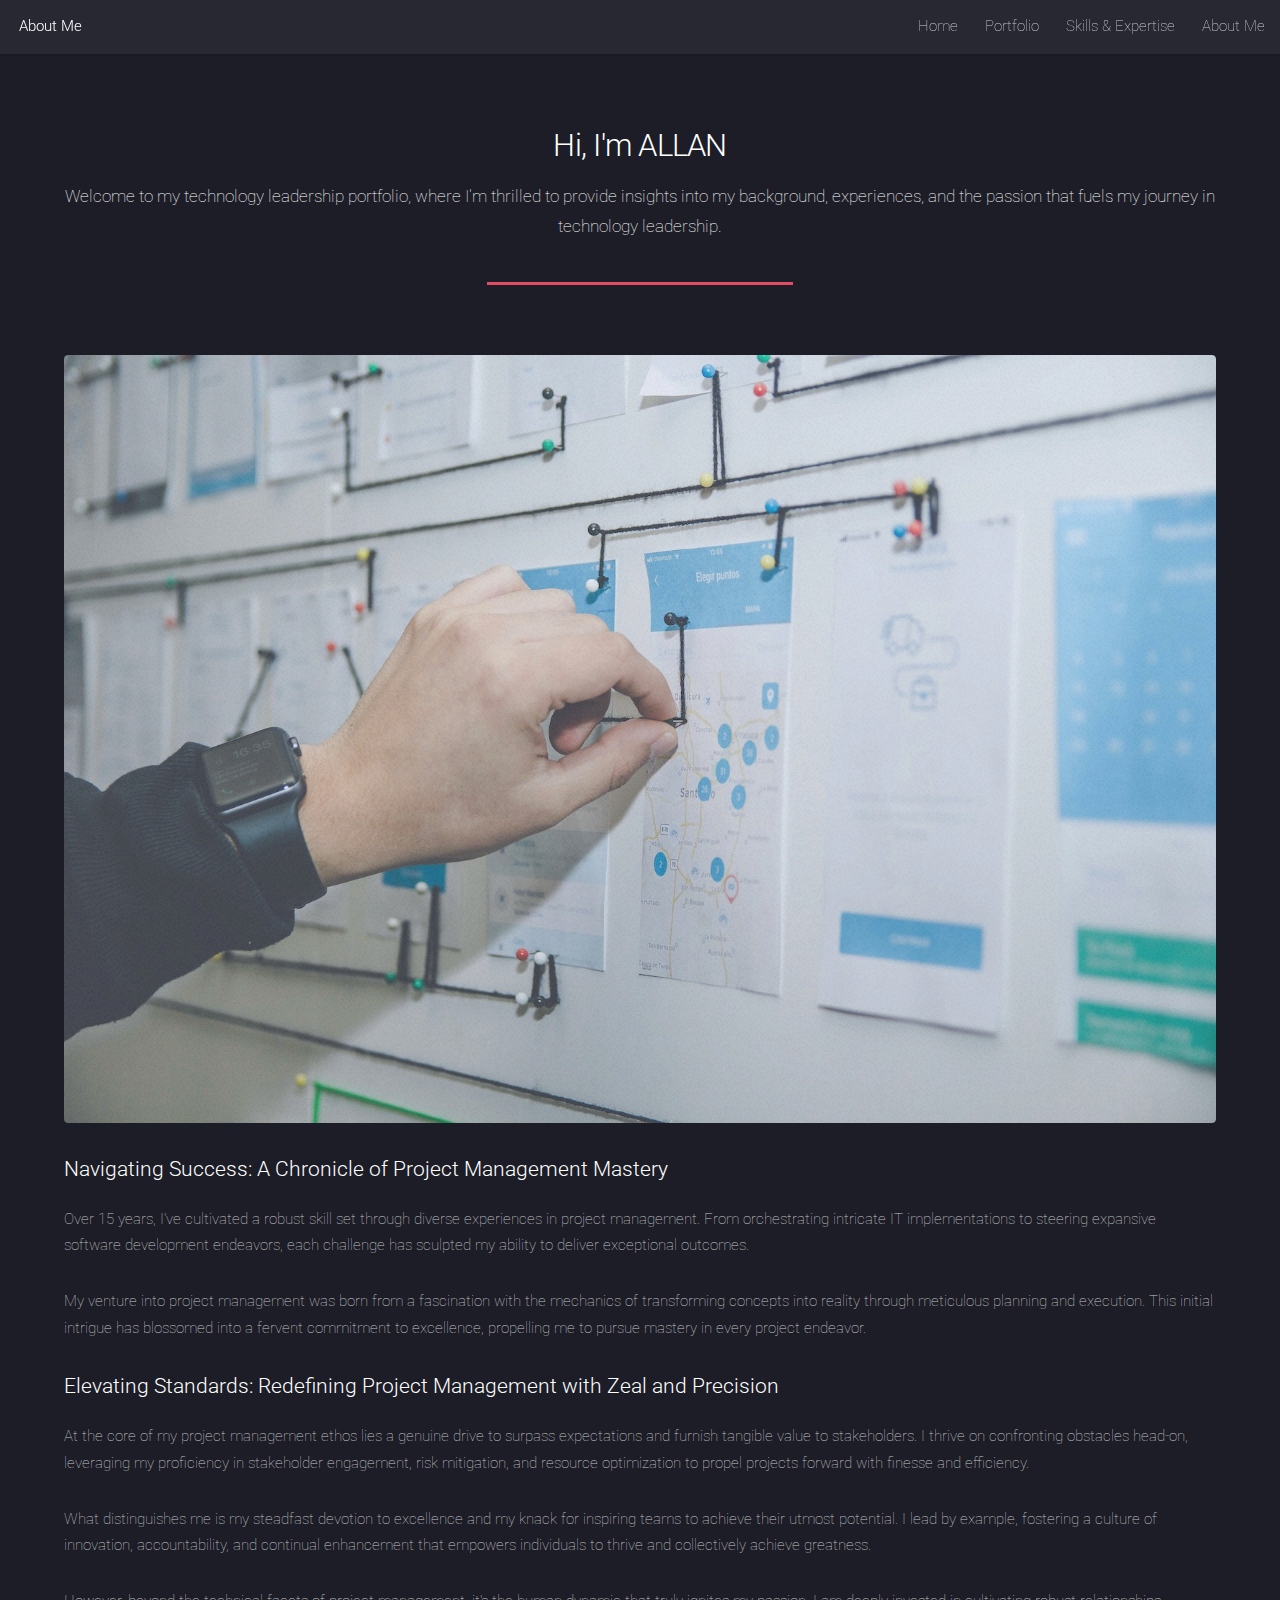
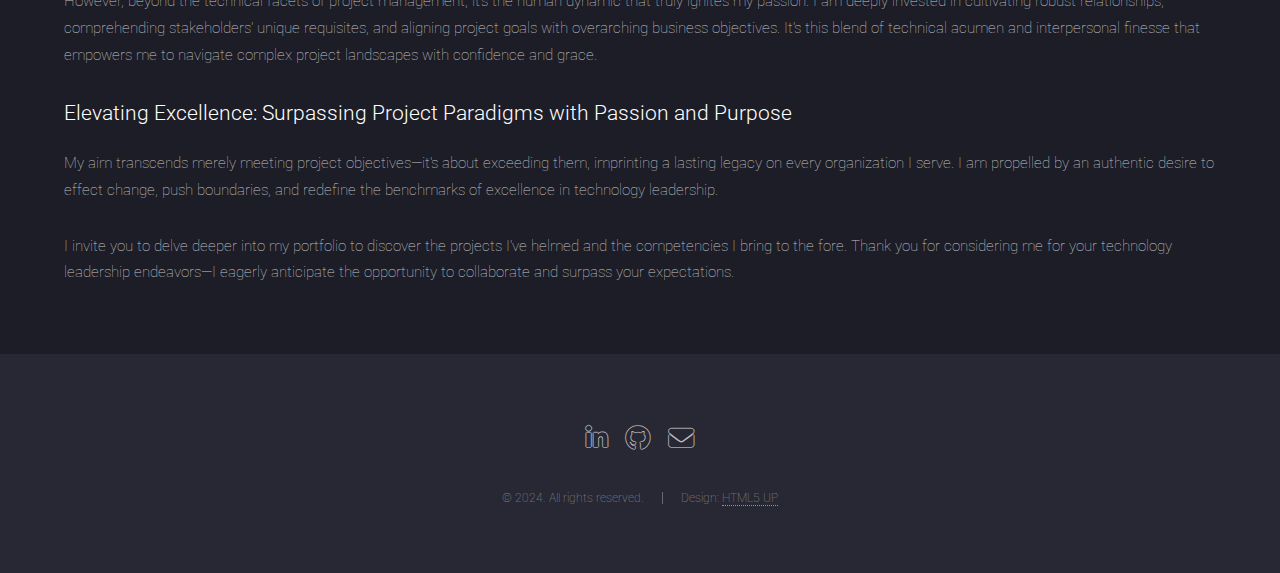
==== commit 9ffe148c: "Updated "About Me" section" ====
--- a/about-me.html
+++ b/about-me.html
@@ -52,51 +52,22 @@
 					<div class="container">
 						<header class="major">
 							<h2>Hi, I'm ALLAN</h2>
-							<p>Welcome to my project manager portfolio! I'm excited to share 
-							more about my background, experience, and the passion that drives 
-							me in the field of project management.</p>
+							<p>Welcome to my technology leadership portfolio, where I'm thrilled to provide insights into my background, experiences, and the passion that fuels my journey in technology leadership.</p>
 						</header>
 
 						<!-- Content -->
 							<section id="content">
 								<a href="#" class="image fit"><img src="images/banner1.jpg" alt="" /></a>
-								<h3>Crafting Success: A Journey Through Years in Project Management</h3>
-								<p>With a solid foundation built over 15 years in project management, 
-								I bring a diverse range of experiences that have shaped my approach to 
-								delivering exceptional results. From overseeing complex IT implementations 
-								to leading large-scale software development projects, I have honed my skills 
-								in navigating diverse challenges and driving projects to successful 
-								completion.</p>
-								<p>My journey in project management began with a deep-seated fascination 
-								for the intricacies of bringing ideas to life through structured planning, 
-								collaboration, and execution. What started as a curiosity has evolved 
-								into a lifelong passion, fueling my relentless pursuit of excellence in 
-								every project I undertake.</p>
-								<h3>Exceeding Expectations: Elevating Project Management with Passion and Precision</h3>
-								<p>At the heart of my commitment to project management is a genuine desire 
-								to exceed expectations and deliver tangible value to stakeholders. I thrive 
-								on the opportunity to tackle challenges head-on, leveraging my expertise in 
-								stakeholder engagement, risk management, and resource optimization to drive 
-								projects forward with precision and efficiency.</p>
-								<p>What truly sets me apart is my unwavering dedication to excellence and my 
-								ability to inspire and motivate teams to reach their full potential. I believe 
-								in leading by example, fostering a culture of accountability, innovation, and 
-								continuous improvement that empowers individuals to excel and achieve collective success.</p>
-								<p>But beyond the technical aspects of project management, it's the human 
-								element that truly drives me. I am deeply passionate about building strong 
-								relationships, understanding the unique needs of stakeholders, and aligning 
-								project objectives with overarching business goals. It's this combination of 
-								technical proficiency and interpersonal skills that enables me to navigate complex 
-								project landscapes with confidence and poise.</p>
-								<h3>Elevating Excellence: Surpassing Project Objectives with Passion and Purpose</h3>
-								<p>Ultimately, my goal is not just to meet project objectives but to surpass 
-								them, leaving a lasting impact on every organization I serve. I am driven by 
-								a genuine desire to make a difference, to push boundaries, and to elevate the 
-								standards of excellence in project management.</p>
-								<p>I invite you to explore my portfolio further to learn more about the projects 
-								I've led, and the skills I bring to the table. Thank you for considering me for 
-								your project management needs—I look forward to the opportunity to collaborate 
-								and exceed your expectations.</p>
+								<h3>Navigating Success: A Chronicle of Project Management Mastery</h3>
+								<p>Over 15 years, I've cultivated a robust skill set through diverse experiences in project management. From orchestrating intricate IT implementations to steering expansive software development endeavors, each challenge has sculpted my ability to deliver exceptional outcomes.</p>
+								<p>My venture into project management was born from a fascination with the mechanics of transforming concepts into reality through meticulous planning and execution. This initial intrigue has blossomed into a fervent commitment to excellence, propelling me to pursue mastery in every project endeavor.</p>
+								<h3>Elevating Standards: Redefining Project Management with Zeal and Precision</h3>
+								<p>At the core of my project management ethos lies a genuine drive to surpass expectations and furnish tangible value to stakeholders. I thrive on confronting obstacles head-on, leveraging my proficiency in stakeholder engagement, risk mitigation, and resource optimization to propel projects forward with finesse and efficiency.</p>
+								<p>What distinguishes me is my steadfast devotion to excellence and my knack for inspiring teams to achieve their utmost potential. I lead by example, fostering a culture of innovation, accountability, and continual enhancement that empowers individuals to thrive and collectively achieve greatness.</p>
+								<p>However, beyond the technical facets of project management, it's the human dynamic that truly ignites my passion. I am deeply invested in cultivating robust relationships, comprehending stakeholders' unique requisites, and aligning project goals with overarching business objectives. It's this blend of technical acumen and interpersonal finesse that empowers me to navigate complex project landscapes with confidence and grace.</p>
+								<h3>Elevating Excellence: Surpassing Project Paradigms with Passion and Purpose</h3>
+								<p>My aim transcends merely meeting project objectives—it's about exceeding them, imprinting a lasting legacy on every organization I serve. I am propelled by an authentic desire to effect change, push boundaries, and redefine the benchmarks of excellence in technology leadership.</p>
+								<p>I invite you to delve deeper into my portfolio to discover the projects I've helmed and the competencies I bring to the fore. Thank you for considering me for your technology leadership endeavors—I eagerly anticipate the opportunity to collaborate and surpass your expectations.</p>
 								<!-- <ul>
 									<li>Faucibus orci lobortis ac adipiscing integer.</li>
 									<li>Col accumsan arcu mi aliquet placerat.</li>
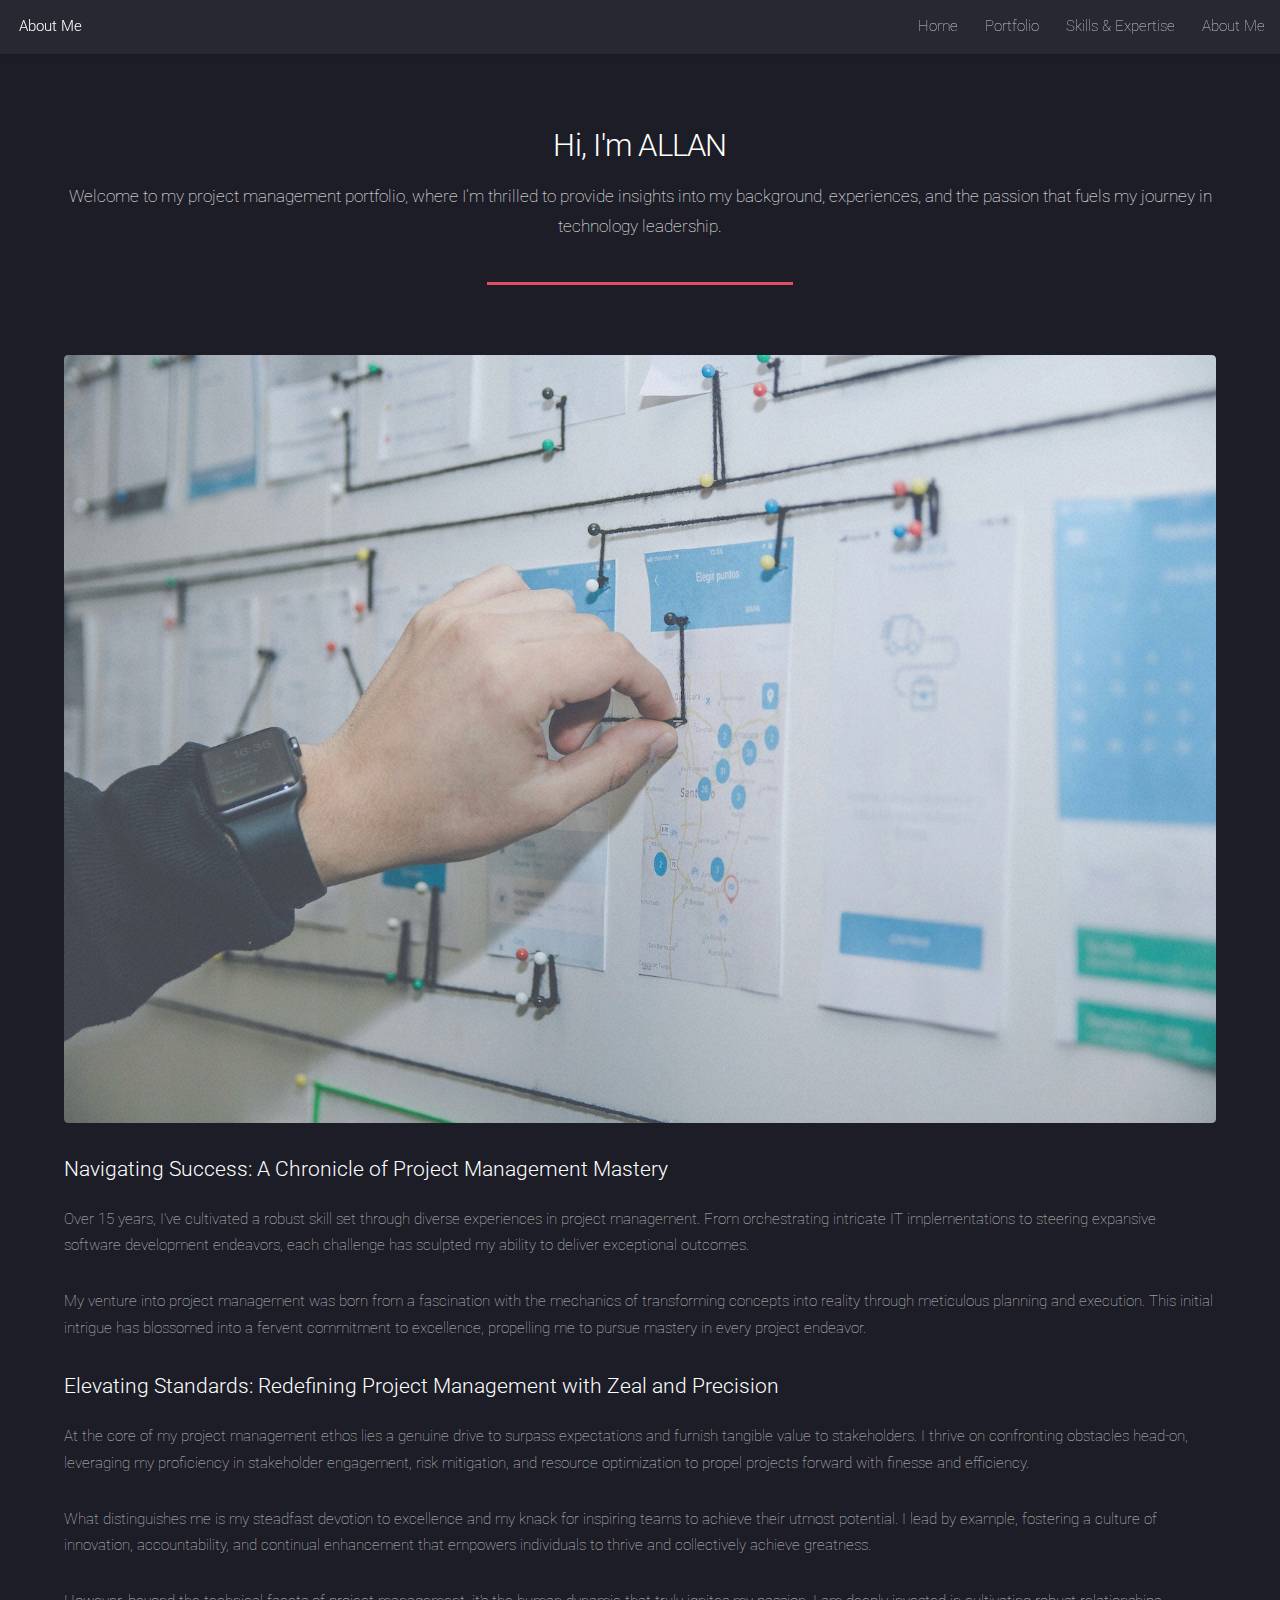
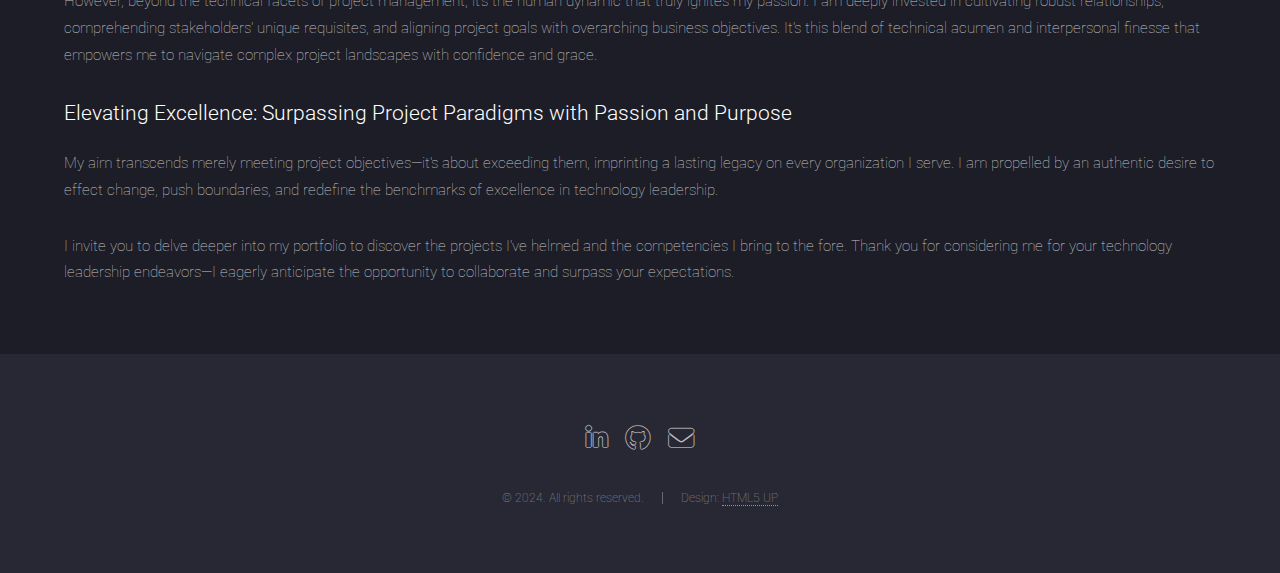
==== commit 46635585: "Portfolio updates" ====
--- a/about-me.html
+++ b/about-me.html
@@ -52,7 +52,7 @@
 					<div class="container">
 						<header class="major">
 							<h2>Hi, I'm ALLAN</h2>
-							<p>Welcome to my technology leadership portfolio, where I'm thrilled to provide insights into my background, experiences, and the passion that fuels my journey in technology leadership.</p>
+							<p>Welcome to my project management portfolio, where I'm thrilled to provide insights into my background, experiences, and the passion that fuels my journey in technology leadership.</p>
 						</header>
 
 						<!-- Content -->
